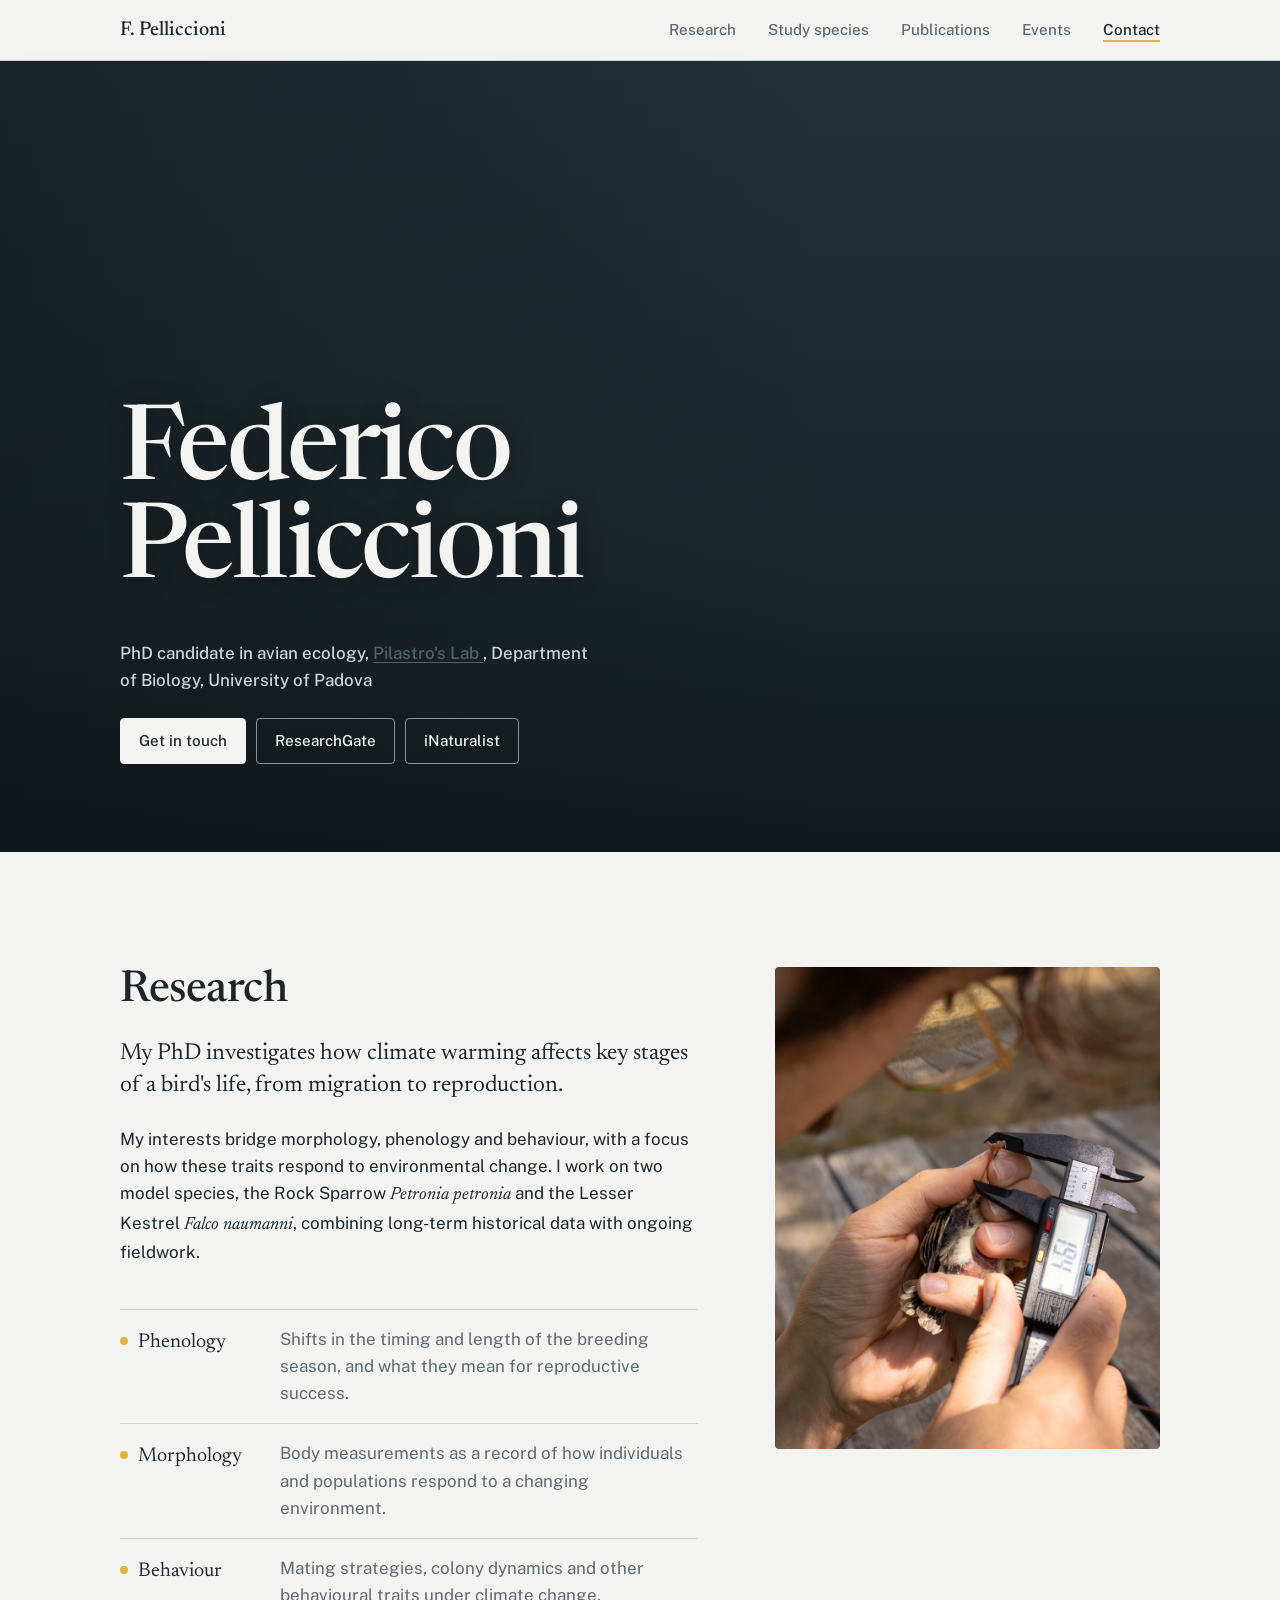
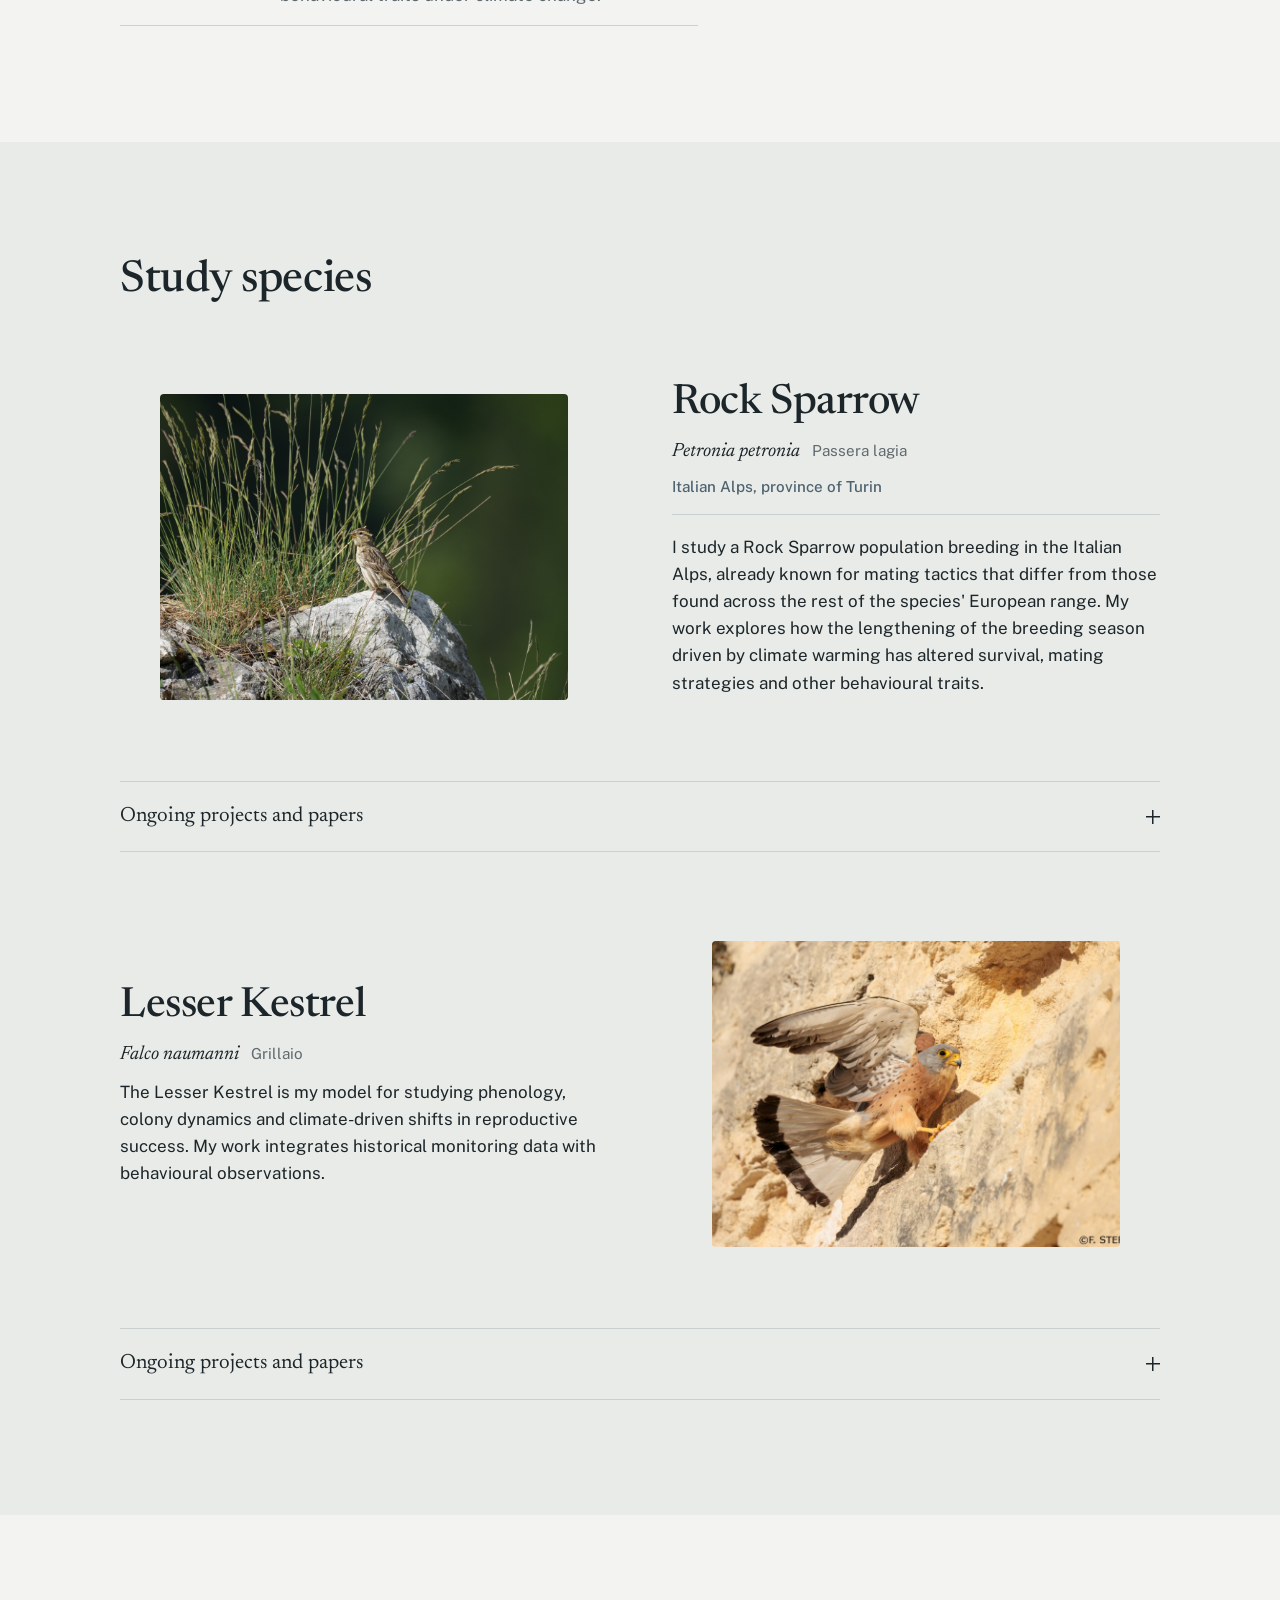
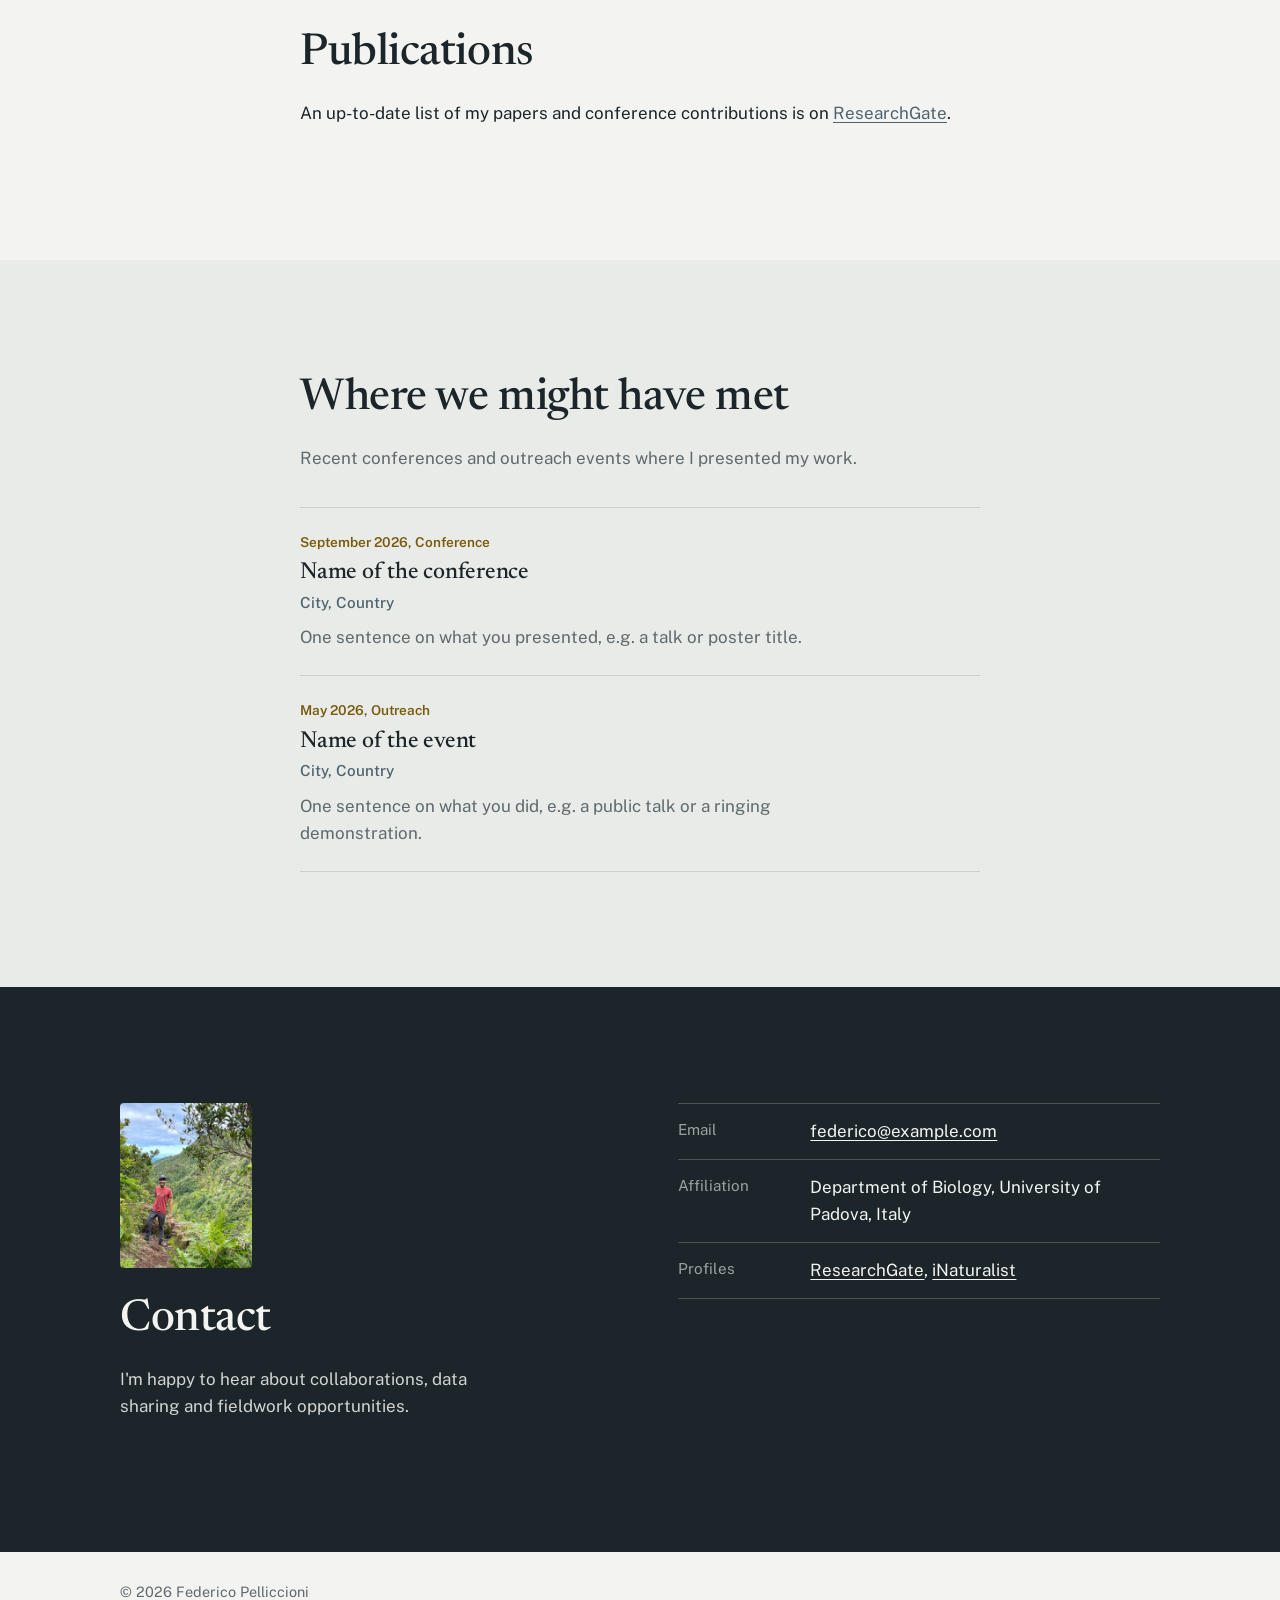
==== index.html @ a18cb6b5 "Update index.html" ====
<!DOCTYPE html>
<html lang="en">
<head>
  <meta charset="UTF-8">
  <meta name="viewport" content="width=device-width, initial-scale=1.0">
  <title>Federico Pelliccioni · Avian ecology, University of Padova</title>

  <link rel="canonical" href="https://federicopelliccioni.github.io/">

  <!-- SEO -->
  <meta name="description" content="Federico Pelliccioni, PhD candidate at the University of Padova. Research on how climate warming affects bird phenology, morphology and behaviour in the Rock Sparrow and the Lesser Kestrel.">
  <meta name="author" content="Federico Pelliccioni">

  <!-- Social preview -->
  <meta property="og:type" content="website">
  <meta property="og:url" content="https://federicopelliccioni.github.io/">
  <meta property="og:title" content="Federico Pelliccioni">
  <meta property="og:description" content="PhD candidate in avian ecology at the University of Padova: climate warming, phenology, morphology and behaviour.">
  <meta property="og:image" content="https://federicopelliccioni.github.io/assets/me.jpg">
  <meta name="twitter:card" content="summary_large_image">

  <meta name="theme-color" content="#f3f4f1" media="(prefers-color-scheme: light)">
  <meta name="theme-color" content="#151c1f" media="(prefers-color-scheme: dark)">
  <link rel="icon" type="image/png" href="assets/favicon.png">

  <!-- Structured data: helps search engines identify you as a researcher -->
  <script type="application/ld+json">
  {
    "@context": "https://schema.org",
    "@type": "Person",
    "name": "Federico Pelliccioni",
    "jobTitle": "PhD Candidate",
    "affiliation": {
      "@type": "CollegeOrUniversity",
      "name": "University of Padova",
      "department": { "@type": "Organization", "name": "Department of Biology" }
    },
    "knowsAbout": ["Ornithology", "Avian ecology", "Climate change", "Phenology", "Morphology", "Animal behaviour"],
    "url": "https://federicopelliccioni.github.io/",
    "image": "https://federicopelliccioni.github.io/assets/me.jpg",
    "sameAs": [
      "https://www.researchgate.net/profile/Federico_Pelliccioni",
      "https://www.inaturalist.org/people/federico_pelliccioni"
    ]
  }
  </script>

  <!-- Fonts -->
  <link rel="preconnect" href="https://fonts.googleapis.com">
  <link rel="preconnect" href="https://fonts.gstatic.com" crossorigin>
  <link href="https://fonts.googleapis.com/css2?family=Newsreader:ital,opsz,wght@0,6..72,400;0,6..72,500;1,6..72,400;1,6..72,500&family=Public+Sans:wght@400;500;600&display=swap" rel="stylesheet">

  <link rel="stylesheet" href="assets/style.css">

  <!-- Redirect /index.html to / -->
  <script>
    // only online: when the file is opened locally (file://) the redirect would break the page
    if (location.protocol.startsWith("http") && location.pathname.endsWith("index.html")) location.replace("/");
  </script>
</head>

<body>

<a class="skip-link" href="#main">Skip to content</a>

<header class="site-header">
  <div class="wrap header-inner">
    <a class="wordmark" href="#top">F. Pelliccioni</a>
    <nav aria-label="Main">
      <ul class="nav-list">
        <li><a href="#research">Research</a></li>
        <li><a href="#species">Study species</a></li>
        <li><a href="#publications">Publications</a></li>
        <li><a href="#events">Events</a></li>
        <li><a href="#contact">Contact</a></li>
      </ul>
    </nav>
  </div>
</header>

<main id="main">

  <!-- HERO -->
  <section class="hero" id="top">

    <!-- Background video of a Rock Sparrow.
         Put the files in assets/ with these names (MP4 is enough; WebM is optional and lighter).
         hero-poster.jpg is a still frame shown while the video loads. -->
    <video class="hero-video" autoplay muted loop playsinline preload="auto"
           poster="assets/hero-poster.jpg" aria-hidden="true" tabindex="-1">
      <source src="assets/hero-rock-sparrow.webm" type="video/webm">
      <source src="assets/hero-rock-sparrow.mp4" type="video/mp4">
    </video>
    <div class="hero-shade" aria-hidden="true"></div>

    <div class="wrap hero-inner">
      <div class="hero-text">
        <h1>Federico Pelliccioni</h1>
        <p class="hero-role">
  PhD candidate in avian ecology,
  <a href="https://scholar.google.com/citations?user=tB5pGx4AAAAJ&hl=it&oi=ao"
     target="_blank"
     rel="noopener noreferrer">
    Pilastro's Lab
  </a>,
  Department of Biology, University of Padova
</p>
        <ul class="hero-links">
          <li><a class="btn btn-primary" href="#contact">Get in touch</a></li>
          <li><a class="btn" href="https://www.researchgate.net/profile/Federico_Pelliccioni" target="_blank" rel="noopener">ResearchGate</a></li>
          <li><a class="btn" href="https://www.inaturalist.org/people/federico_pelliccioni" target="_blank" rel="noopener">iNaturalist</a></li>
        </ul>
      </div>
    </div>

    <!-- Lets visitors stop the motion (accessibility) -->
    <button class="video-toggle" type="button" aria-pressed="false">Pause video</button>
    <!-- If the footage is not yours, credit it here, e.g.:
    <p class="hero-credit">Video: Name Surname</p> -->
  </section>

  <!-- RESEARCH -->
  <section class="section" id="research" aria-labelledby="research-title">
    <div class="wrap research-grid">
      <div class="research-text">
        <h2 id="research-title">Research</h2>
        <p class="lead">
          My PhD investigates how climate warming affects key stages of a bird's life,
          from migration to reproduction.
        </p>
        <p>
          My interests bridge morphology, phenology and behaviour, with a focus on how these
          traits respond to environmental change. I work on two model species, the Rock Sparrow
          <i class="taxon">Petronia petronia</i> and the Lesser Kestrel <i class="taxon">Falco naumanni</i>,
          combining long-term historical data with ongoing fieldwork.
        </p>

        <dl class="themes">
          <div>
            <dt>Phenology</dt>
            <dd>Shifts in the timing and length of the breeding season, and what they mean for reproductive success.</dd>
          </div>
          <div>
            <dt>Morphology</dt>
            <dd>Body measurements as a record of how individuals and populations respond to a changing environment.</dd>
          </div>
          <div>
            <dt>Behaviour</dt>
            <dd>Mating strategies, colony dynamics and other behavioural traits under climate change.</dd>
          </div>
        </dl>
      </div>

      <figure class="research-photo">
        <img src="assets/calibro.jpeg" alt="Taking morphometric measurements with a caliper during fieldwork" loading="lazy" width="600" height="750">
      </figure>
    </div>
  </section>

  <!-- STUDY SPECIES -->
  <section class="section section-tint" id="species" aria-labelledby="species-title">
    <div class="wrap">
      <h2 id="species-title">Study species</h2>

      <article class="species" id="rock-sparrow">
        <figure class="species-photo">
          <img src="assets/rock-sparrow.jpeg" alt="Rock Sparrow (Petronia petronia)" loading="lazy" width="800" height="600">
        </figure>
        <div class="species-text">
          <h3>Rock Sparrow</h3>
          <p class="binomial"><i class="taxon">Petronia petronia</i> <span class="vernacular">Passera lagia</span></p>
          <p class="site">Italian Alps, province of Turin</p>
          <p>
            I study a Rock Sparrow population breeding in the Italian Alps, already known for mating
            tactics that differ from those found across the rest of the species' European range.
            My work explores how the lengthening of the breeding season driven by climate warming
            has altered survival, mating strategies and other behavioural traits.
          </p>
        </div>

        <!-- DROPDOWN: ongoing projects and papers (Rock Sparrow)
             Each <article class="extra"> is one card: copy it to add more,
             delete it to remove one. Put the images in the assets/ folder. -->
        <details class="extras">
          <summary>Ongoing projects and papers</summary>
          <div class="extras-grid">

            <article class="extra">
              <img src="assets/rock-sparrow-extra-1.png" alt="Describe the image here" loading="lazy">
              <div class="extra-body">
                <p class="extra-status">In preparation</p>
                <h4>Identifying rare mating behaviours with machine learning</h4>
                <p>We're implementing an automated screening pipeline based on YOLO 26m to screen camera trap videos for rare mating behaviours. In collaboration with Giacomo Bovo Luisetto.</p>
                <!-- Optional link: <a href="https://doi.org/...">Read the paper</a> -->
              </div>
            </article>

            <article class="extra">
              <img src="assets/rock-sparrow-extra-2.jpg" alt="Describe the image here" loading="lazy">
              <div class="extra-body">
                <p class="extra-status">In preparation</p>
                <h4>Climate Warming effect on Sexual Selection</h4>
                <p>We're applying various sexual selection metrics on 23 years of reproductive data to quantify climate change impact on sexual selection.Recently presented at ISBE 2026.</p>
              </div>
            </article>

          </div>
        </details>
      </article>

      <article class="species species-reverse" id="lesser-kestrel">
        <figure class="species-photo">
          <img src="assets/grillaio-photo.jpg" alt="Lesser Kestrel (Falco naumanni)" loading="lazy" width="800" height="600">
        </figure>
        <div class="species-text">
          <h3>Lesser Kestrel</h3>
          <p class="binomial"><i class="taxon">Falco naumanni</i> <span class="vernacular">Grillaio</span></p>
          <!-- Optional: add the study area here, e.g. <p class="site">Region, Italy</p> -->
          <p>
            The Lesser Kestrel is my model for studying phenology, colony dynamics and
            climate-driven shifts in reproductive success. My work integrates historical
            monitoring data with behavioural observations.
          </p>
        </div>

        <!-- DROPDOWN: ongoing projects and papers (Lesser Kestrel) -->
        <details class="extras">
          <summary>Ongoing projects and papers</summary>
          <div class="extras-grid">

            <article class="extra">
              <img src="assets/kestrel-extra-1.jpg" alt="Describe the image here" loading="lazy">
              <div class="extra-body">
                <p class="extra-status">In progress</p>
                <h4>Keep it cool</h4>
                <p>Can thermal imaging be a useful tool in investigating nestlings' thermoregulation? Funded by the <a href="https://bou.org.uk/"
   target="_blank"
   rel="noopener noreferrer">
   BOU
</a> </p>
              </div>
            </article>

            <article class="extra">
              <img src="assets/kestrel-extra-2.jpg" alt="Describe the image here" loading="lazy">
              <div class="extra-body">
                <p class="extra-status">In preparation</p>
                <h4>Project or paper title</h4>
                <p>Two or three sentences on the question, the data and what you have found so far.</p>
              </div>
            </article>

          </div>
        </details>
      </article>
    </div>
  </section>

  <!-- PUBLICATIONS -->
  <section class="section" id="publications" aria-labelledby="pubs-title">
    <div class="wrap narrow">
      <h2 id="pubs-title">Publications</h2>
      <p>
        An up-to-date list of my papers and conference contributions is on
        <a href="https://www.researchgate.net/profile/Federico_Pelliccioni" target="_blank" rel="noopener">ResearchGate</a>.
      </p>

      <!--
        Add your papers here, newest first. Copy one <li> per paper:

      <ol class="pub-list" reversed>
        <li>
          <p class="pub-authors"><strong>Pelliccioni F.</strong>, Coauthor A., Coauthor B.</p>
          <p class="pub-title">Title of the paper.</p>
          <p class="pub-venue"><i>Journal Name</i> (2026) 12: 345–360.
            <a href="https://doi.org/10.xxxx/xxxxx">doi:10.xxxx/xxxxx</a></p>
        </li>
      </ol>
      -->
    </div>
  </section>

  <!-- EVENTS: latest conferences and outreach
       Newest first. Copy an <li class="event"> to add one, delete it to remove one.
       Use YYYY-MM-DD in datetime="" and any format you like for the visible date. -->
  <section class="section section-tint" id="events" aria-labelledby="events-title">
    <div class="wrap narrow">
      <h2 id="events-title">Where we might have met</h2>
      <p class="events-intro">Recent conferences and outreach events where I presented my work.</p>

      <ol class="event-list">

        <li class="event">
          <img src="assets/event-1.jpg" alt="Describe the photo here" loading="lazy" width="320" height="240">
          <div class="event-body">
            <p class="event-meta"><time datetime="2026-09-15">September 2026</time>, Conference</p>
            <h3>Name of the conference</h3>
            <p class="event-place">City, Country</p>
            <p>One sentence on what you presented, e.g. a talk or poster title.</p>
          </div>
        </li>

        <li class="event">
          <img src="assets/event-2.jpg" alt="Describe the photo here" loading="lazy" width="320" height="240">
          <div class="event-body">
            <p class="event-meta"><time datetime="2026-05-20">May 2026</time>, Outreach</p>
            <h3>Name of the event</h3>
            <p class="event-place">City, Country</p>
            <p>One sentence on what you did, e.g. a public talk or a ringing demonstration.</p>
          </div>
        </li>

      </ol>
    </div>
  </section>

  <!-- CONTACT -->
  <section class="section section-ink" id="contact" aria-labelledby="contact-title">
    <div class="wrap contact-grid">
      <div class="contact-intro">
        <img class="contact-photo" src="assets/me.jpg" alt="Portrait of Federico Pelliccioni" loading="lazy" width="560" height="700">
        <h2 id="contact-title">Contact</h2>
        <p>
          I'm happy to hear about collaborations, data sharing and fieldwork opportunities.
        </p>
      </div>
      <ul class="contact-list">
        <li>
          <span class="contact-label">Email</span>
          <!-- TODO: replace with your real address -->
          <a href="mailto:federico@example.com">federico@example.com</a>
        </li>
        <li>
          <span class="contact-label">Affiliation</span>
          <span>Department of Biology, University of Padova, Italy</span>
        </li>
        <li>
          <span class="contact-label">Profiles</span>
          <span>
            <a href="https://www.researchgate.net/profile/Federico_Pelliccioni" target="_blank" rel="noopener">ResearchGate</a>,
            <a href="https://www.inaturalist.org/people/federico_pelliccioni" target="_blank" rel="noopener">iNaturalist</a>
          </span>
        </li>
      </ul>
    </div>
  </section>

</main>

<footer class="site-footer">
  <div class="wrap">
    <p>© <span id="year">2026</span> Federico Pelliccioni</p>
  </div>
</footer>

<script>
  document.getElementById("year").textContent = new Date().getFullYear();

  // Background video: pause/play button, and no autoplay for people who prefer reduced motion
  (function () {
    var video = document.querySelector(".hero-video");
    var btn = document.querySelector(".video-toggle");
    if (!video || !btn) return;

    function setPaused(paused) {
      if (paused) video.pause(); else video.play().catch(function () {});
      btn.setAttribute("aria-pressed", paused ? "true" : "false");
      btn.textContent = paused ? "Play video" : "Pause video";
    }
    btn.addEventListener("click", function () { setPaused(!video.paused); });

    if (window.matchMedia("(prefers-reduced-motion: reduce)").matches) setPaused(true);

    // hide the button if no video file is available
    var sources = video.querySelectorAll("source");
    var failed = 0;
    function noVideo() { btn.hidden = true; video.classList.add("is-missing"); }
    window.addEventListener("load", function () { if (!video.currentSrc) noVideo(); });
    sources.forEach(function (s) {
      s.addEventListener("error", function () {
        if (++failed === sources.length) noVideo();
      });
    });
  })();

  // Hide extra images that are missing, so a card never shows a broken image icon
  document.querySelectorAll(".extra img, .event img").forEach(function (img) {
    function hide() { img.classList.add("is-missing"); }
    img.addEventListener("error", hide);
    if (img.complete && img.naturalWidth === 0) hide();
  });

  // Highlight the current section in the top menu while scrolling
  var links = document.querySelectorAll(".nav-list a");
  var sections = Array.prototype.map.call(links, function (a) {
    return document.querySelector(a.getAttribute("href"));
  });
  if ("IntersectionObserver" in window) {
    var observer = new IntersectionObserver(function (entries) {
      entries.forEach(function (entry) {
        if (!entry.isIntersecting) return;
        links.forEach(function (a) {
          a.toggleAttribute("aria-current", a.getAttribute("href") === "#" + entry.target.id);
        });
      });
    }, { rootMargin: "-45% 0px -50% 0px" });
    sections.forEach(function (s) { if (s) observer.observe(s); });
  }
</script>

</body>
</html>
---- assets/style.css ----
/* =========================================================
   Federico Pelliccioni — personal site
   Palette: alpine limestone + kestrel slate,
   with one accent taken from the Rock Sparrow's yellow throat spot.
   ========================================================= */

:root {
  --paper:   #f3f4f1;
  --paper-2: #e8ebe7;
  --ink:     #1c2529;
  --slate:   #4e6270;
  --muted:   #5f696e;
  --rule:    #cbd1d0;
  --spot:    #e2b23a;
  --spot-ink:#7a5a0c;

  --serif: "Newsreader", "Iowan Old Style", Georgia, serif;
  --sans:  "Public Sans", system-ui, -apple-system, "Segoe UI", sans-serif;

  --wrap: 1120px;
  --gutter: clamp(16px, 4vw, 40px);
  --radius: 4px;
}

@media (prefers-color-scheme: dark) {
  :root {
    --paper:   #151c1f;
    --paper-2: #1c2529;
    --ink:     #e6e9e7;
    --slate:   #9fb3c1;
    --muted:   #a3abaf;
    --rule:    #33403f;
    --spot-ink:#e2b23a;
  }
}

/* ---------- Base ---------- */

*, *::before, *::after { box-sizing: border-box; }

html { scroll-behavior: smooth; scroll-padding-top: 72px; }
@media (prefers-reduced-motion: reduce) { html { scroll-behavior: auto; } }

body {
  margin: 0;
  background: var(--paper);
  color: var(--ink);
  font-family: var(--sans);
  font-size: 1.0625rem;
  line-height: 1.6;
  -webkit-font-smoothing: antialiased;
  -moz-osx-font-smoothing: grayscale;
}

img { display: block; max-width: 100%; height: auto; }

h1, h2, h3 {
  font-family: var(--serif);
  font-weight: 500;
  line-height: 1.1;
  margin: 0 0 0.5em;
  letter-spacing: -0.01em;
}
h2 { font-size: clamp(2rem, 4vw, 2.75rem); }
h3 { font-size: 1.75rem; }

p { margin: 0 0 1em; }

a { color: var(--slate); text-underline-offset: 3px; text-decoration-thickness: 1px; }
a:hover { color: var(--ink); text-decoration-color: var(--spot); text-decoration-thickness: 2px; }

:focus-visible { outline: 2px solid var(--spot); outline-offset: 3px; border-radius: 2px; }

.taxon { font-family: var(--serif); font-style: italic; font-size: 1.05em; }

.wrap { max-width: var(--wrap); margin: 0 auto; padding: 0 var(--gutter); }
.narrow { max-width: 760px; }

.skip-link {
  position: absolute; left: -9999px; top: 8px;
  background: var(--ink); color: var(--paper); padding: 8px 14px; z-index: 100;
}
.skip-link:focus { left: 8px; }

/* ---------- Header ---------- */

/* Fixed bar: always visible at the top while scrolling */
.site-header {
  position: fixed; top: 0; left: 0; right: 0; z-index: 50;
  background: color-mix(in srgb, var(--paper) 90%, transparent);
  backdrop-filter: blur(8px);
  border-bottom: 1px solid var(--rule);
}
.header-inner {
  display: flex; align-items: center; justify-content: space-between;
  gap: 16px; height: 60px;
}
.wordmark {
  font-family: var(--serif); font-size: 1.25rem; font-weight: 500;
  color: var(--ink); text-decoration: none; white-space: nowrap;
}
.nav-list { display: flex; gap: clamp(12px, 3vw, 32px); list-style: none; margin: 0; padding: 0; }
.nav-list a { color: var(--muted); text-decoration: none; font-size: 0.95rem; font-weight: 500; }
.nav-list a:hover { color: var(--ink); }
.nav-list a[aria-current] { color: var(--ink); box-shadow: inset 0 -2px 0 var(--spot); padding-bottom: 4px; }

/* ---------- Hero: full-width background video ---------- */

main { padding-top: 60px; } /* room for the fixed header */

.hero {
  position: relative;
  isolation: isolate;
  min-height: min(88svh, 860px);
  display: flex;
  align-items: flex-end;
  padding: clamp(96px, 14vw, 160px) 0 clamp(48px, 7vw, 88px);
  background: #26333a; /* shown if the video is missing */
  color: #f3f4f1;
  overflow: hidden;
}

.hero-video {
  position: absolute; inset: 0; z-index: -2;
  width: 100%; height: 100%;
  object-fit: cover;
}
.hero-video.is-missing { display: none; }

/* darkens the lower-left corner so the text stays readable on any frame */
.hero-shade {
  position: absolute; inset: 0; z-index: -1;
  background:
    linear-gradient(to top, rgba(14, 20, 23, 0.82) 0%, rgba(14, 20, 23, 0.35) 45%, rgba(14, 20, 23, 0.10) 100%),
    linear-gradient(to right, rgba(14, 20, 23, 0.45) 0%, rgba(14, 20, 23, 0) 65%);
}

.hero-inner { width: 100%; }
.hero-text { max-width: 760px; }

.hero h1 {
  font-size: clamp(3rem, 8.5vw, 6.5rem);
  line-height: 0.95;
  letter-spacing: -0.025em;
  margin-bottom: 0.35em;
  text-shadow: 0 1px 24px rgba(0, 0, 0, 0.25);
}
.hero-role { color: #c9d6de; font-weight: 500; margin-bottom: 1.4em; max-width: 44ch; }
.hero-lede {
  font-family: var(--serif);
  font-size: clamp(1.3rem, 2.4vw, 1.7rem);
  line-height: 1.35;
  max-width: 32ch;
  margin-bottom: 1.6em;
}

.hero-links { display: flex; flex-wrap: wrap; gap: 10px; list-style: none; margin: 0; padding: 0; }

.btn {
  display: inline-block;
  padding: 10px 18px;
  border: 1px solid var(--rule);
  border-radius: var(--radius);
  color: var(--ink);
  text-decoration: none;
  font-weight: 500;
  font-size: 0.95rem;
  transition: border-color .15s, background-color .15s, color .15s;
}
.btn:hover { border-color: var(--ink); text-decoration: none; }

/* buttons on the video */
.hero .btn { color: #f3f4f1; border-color: rgba(243, 244, 241, 0.55); }
.hero .btn:hover { border-color: #f3f4f1; background: rgba(243, 244, 241, 0.12); color: #f3f4f1; }
.hero .btn-primary { background: #f3f4f1; border-color: #f3f4f1; color: #1c2529; }
.hero .btn-primary:hover { background: var(--spot); border-color: var(--spot); color: #1c2529; }

.video-toggle {
  position: absolute; right: var(--gutter); bottom: 20px;
  font: 500 0.85rem var(--sans);
  color: #f3f4f1;
  background: rgba(14, 20, 23, 0.45);
  border: 1px solid rgba(243, 244, 241, 0.35);
  border-radius: 999px;
  padding: 6px 14px;
  cursor: pointer;
}
.video-toggle:hover { background: rgba(14, 20, 23, 0.7); }

.hero-credit {
  position: absolute; left: var(--gutter); bottom: 20px; margin: 0;
  font-size: 0.8rem; color: rgba(243, 244, 241, 0.7);
}

/* ---------- Sections ---------- */

.section { padding: clamp(64px, 9vw, 120px) 0; }
.section-tint { background: var(--paper-2); }
.section-ink { background: var(--ink); color: var(--paper); }
.section-ink a { color: var(--paper); }
.section-ink a:hover { color: var(--spot); }

.lead {
  font-family: var(--serif);
  font-size: 1.45rem;
  line-height: 1.4;
  max-width: 34ch;
}

/* ---------- Research ---------- */

.research-grid {
  display: grid;
  grid-template-columns: 1.2fr 0.8fr;
  gap: clamp(32px, 6vw, 80px);
  align-items: start;
}
.research-text > p { max-width: 62ch; }

.themes {
  display: grid;
  gap: 0;
  margin: 2.5em 0 0;
  border-top: 1px solid var(--rule);
}
.themes > div {
  display: grid;
  grid-template-columns: 9rem 1fr;
  gap: 16px;
  padding: 16px 0;
  border-bottom: 1px solid var(--rule);
}
.themes dt {
  font-family: var(--serif);
  font-size: 1.25rem;
  position: relative;
  padding-left: 18px;
}
/* the yellow "throat spot" */
.themes dt::before {
  content: "";
  position: absolute; left: 0; top: 0.55em;
  width: 8px; height: 8px; border-radius: 50%;
  background: var(--spot);
}
.themes dd { margin: 0; color: var(--muted); }

.research-photo { margin: 0; position: sticky; top: 96px; }
.research-photo img { width: 100%; aspect-ratio: 4 / 5; object-fit: cover; border-radius: var(--radius); }

/* ---------- Study species ---------- */

.species {
  display: grid;
  grid-template-columns: 1fr 1fr;
  gap: clamp(28px, 5vw, 72px);
  align-items: center;
  margin-top: clamp(40px, 6vw, 72px);
}
.species-reverse {
  grid-template-areas:
    "text photo"
    "extras extras";
}

.species-reverse .species-text {
  grid-area: text;
}

.species-reverse .species-photo {
  grid-area: photo;
}

.species-reverse .extras {
  grid-area: extras;
}  grid-row: 1;
}
.species-photo { margin: 0; }
.species-photo img { width: 100%; aspect-ratio: 4 / 3; object-fit: cover; border-radius: var(--radius); }
.species-text h3 { font-size: clamp(2rem, 3.5vw, 2.6rem); margin-bottom: 0.2em; }
.species-text > p:last-child { max-width: 58ch; }
.binomial { font-size: 1.15rem; margin-bottom: 0.4em; }
.vernacular { color: var(--muted); font-size: 0.95rem; margin-left: 0.5em; }
.site {
  color: var(--slate);
  font-size: 0.95rem;
  font-weight: 500;
  padding-bottom: 1em;
  margin-bottom: 1.2em;
  border-bottom: 1px solid var(--rule);
}

/* ---------- Dropdown: ongoing projects and papers ---------- */

.extras {
  grid-column: 1 / -1;
  border-top: 1px solid var(--rule);
  border-bottom: 1px solid var(--rule);
}
.extras summary {
  list-style: none;
  cursor: pointer;
  display: flex; align-items: center; justify-content: space-between; gap: 16px;
  padding: 18px 0;
  font-family: var(--serif);
  font-size: 1.3rem;
}
.extras summary::-webkit-details-marker { display: none; }
.extras summary:hover { color: var(--slate); }
/* plus sign that turns into a minus when open */
.extras summary::after {
  content: "";
  flex: none;
  width: 14px; height: 14px;
  background:
    linear-gradient(currentColor, currentColor) center / 100% 1.5px no-repeat,
    linear-gradient(currentColor, currentColor) center / 1.5px 100% no-repeat;
  transition: transform .2s ease;
}
.extras[open] summary::after {
  background: linear-gradient(currentColor, currentColor) center / 100% 1.5px no-repeat;
}

/* smooth opening in browsers that support it; instant elsewhere */
@supports (interpolate-size: allow-keywords) {
  .extras { interpolate-size: allow-keywords; }
  .extras::details-content {
    height: 0; overflow: clip;
    transition: height .3s ease, content-visibility .3s allow-discrete;
  }
  .extras[open]::details-content { height: auto; }
}
@media (prefers-reduced-motion: reduce) {
  .extras::details-content { transition: none; }
}

.extras-grid {
  display: grid;
  grid-template-columns: repeat(auto-fill, minmax(260px, 1fr));
  gap: clamp(20px, 3vw, 32px);
  padding: 4px 0 32px;
}
.extra img {
  width: 100%;
  aspect-ratio: 3 / 2;
  object-fit: cover;
  border-radius: var(--radius);
  margin-bottom: 14px;
}
.extra img.is-missing { display: none; }
.extra-status {
  display: inline-block;
  font-size: 0.8rem;
  font-weight: 600;
  color: var(--spot-ink);
  margin-bottom: 6px;
}
.extra h4 {
  font-family: var(--serif);
  font-weight: 500;
  font-size: 1.25rem;
  line-height: 1.25;
  margin: 0 0 0.4em;
}
.extra p:not(.extra-status) { color: var(--muted); font-size: 0.97rem; margin-bottom: 0.6em; }

/* ---------- Publications ---------- */

.pub-list { padding-left: 1.2em; margin: 2em 0 0; }
.pub-list li { padding: 0 0 1.4em 0.4em; }
.pub-list p { margin: 0; }
.pub-title { font-family: var(--serif); font-size: 1.2rem; }
.pub-authors, .pub-venue { color: var(--muted); font-size: 0.95rem; }

/* ---------- Events: where we might have met ---------- */

.events-intro { color: var(--muted); margin-bottom: 2em; }

.event-list { list-style: none; margin: 0; padding: 0; border-top: 1px solid var(--rule); }
.event {
  display: grid;
  grid-template-columns: 168px 1fr;
  gap: clamp(18px, 3vw, 32px);
  align-items: start;
  padding: 24px 0;
  border-bottom: 1px solid var(--rule);
}
.event:has(img.is-missing) { grid-template-columns: 1fr; }
.event img {
  width: 100%;
  aspect-ratio: 4 / 3;
  object-fit: cover;
  border-radius: var(--radius);
}
.event img.is-missing { display: none; }
.event h3 { font-size: 1.45rem; line-height: 1.2; margin: 0 0 0.15em; }
.event-meta { font-size: 0.85rem; font-weight: 600; color: var(--spot-ink); margin-bottom: 6px; }
.event-place { color: var(--slate); font-size: 0.95rem; font-weight: 500; margin-bottom: 0.6em; }
.event-body p:last-child { color: var(--muted); margin-bottom: 0; max-width: 56ch; }

/* ---------- Contact ---------- */

.contact-grid {
  display: grid;
  grid-template-columns: 1fr 1fr;
  gap: clamp(32px, 6vw, 80px);
}
.contact-grid p { max-width: 36ch; opacity: 0.85; }
.contact-photo {
  width: 132px; aspect-ratio: 4 / 5; object-fit: cover;
  border-radius: var(--radius);
  margin-bottom: 28px;
}
.contact-list { list-style: none; margin: 0; padding: 0; }
.contact-list li {
  display: grid;
  grid-template-columns: 7.5rem 1fr;
  gap: 12px;
  padding: 14px 0;
  border-bottom: 1px solid color-mix(in srgb, var(--paper) 22%, transparent);
}
.contact-list li:first-child { border-top: 1px solid color-mix(in srgb, var(--paper) 22%, transparent); }
.contact-label { opacity: 0.6; font-size: 0.95rem; }

/* ---------- Footer ---------- */

.site-footer { padding: 28px 0; font-size: 0.9rem; color: var(--muted); }
.site-footer p { margin: 0; }

/* ---------- Responsive ---------- */

@media (max-width: 860px) {
  .research-grid, .species, .contact-grid { grid-template-columns: 1fr; }
  .hero { min-height: 78svh; padding-bottom: 72px; }
  .research-photo { position: static; max-width: 480px; }
  .species-reverse .species-photo { order: 0; }
}

@media (max-width: 680px) {
  /* keep the top bar on one line: hide "Publications" and "Events" on small screens */
  .nav-list li:nth-child(3), .nav-list li:nth-child(4) { display: none; }
}

@media (max-width: 560px) {
  .event { grid-template-columns: 112px 1fr; gap: 16px; }
  .event h3 { font-size: 1.25rem; }
  .wordmark { font-size: 1.1rem; }
  .nav-list { gap: 14px; }
  .nav-list a { font-size: 0.875rem; }
  .themes > div, .contact-list li { grid-template-columns: 1fr; gap: 2px; }
}
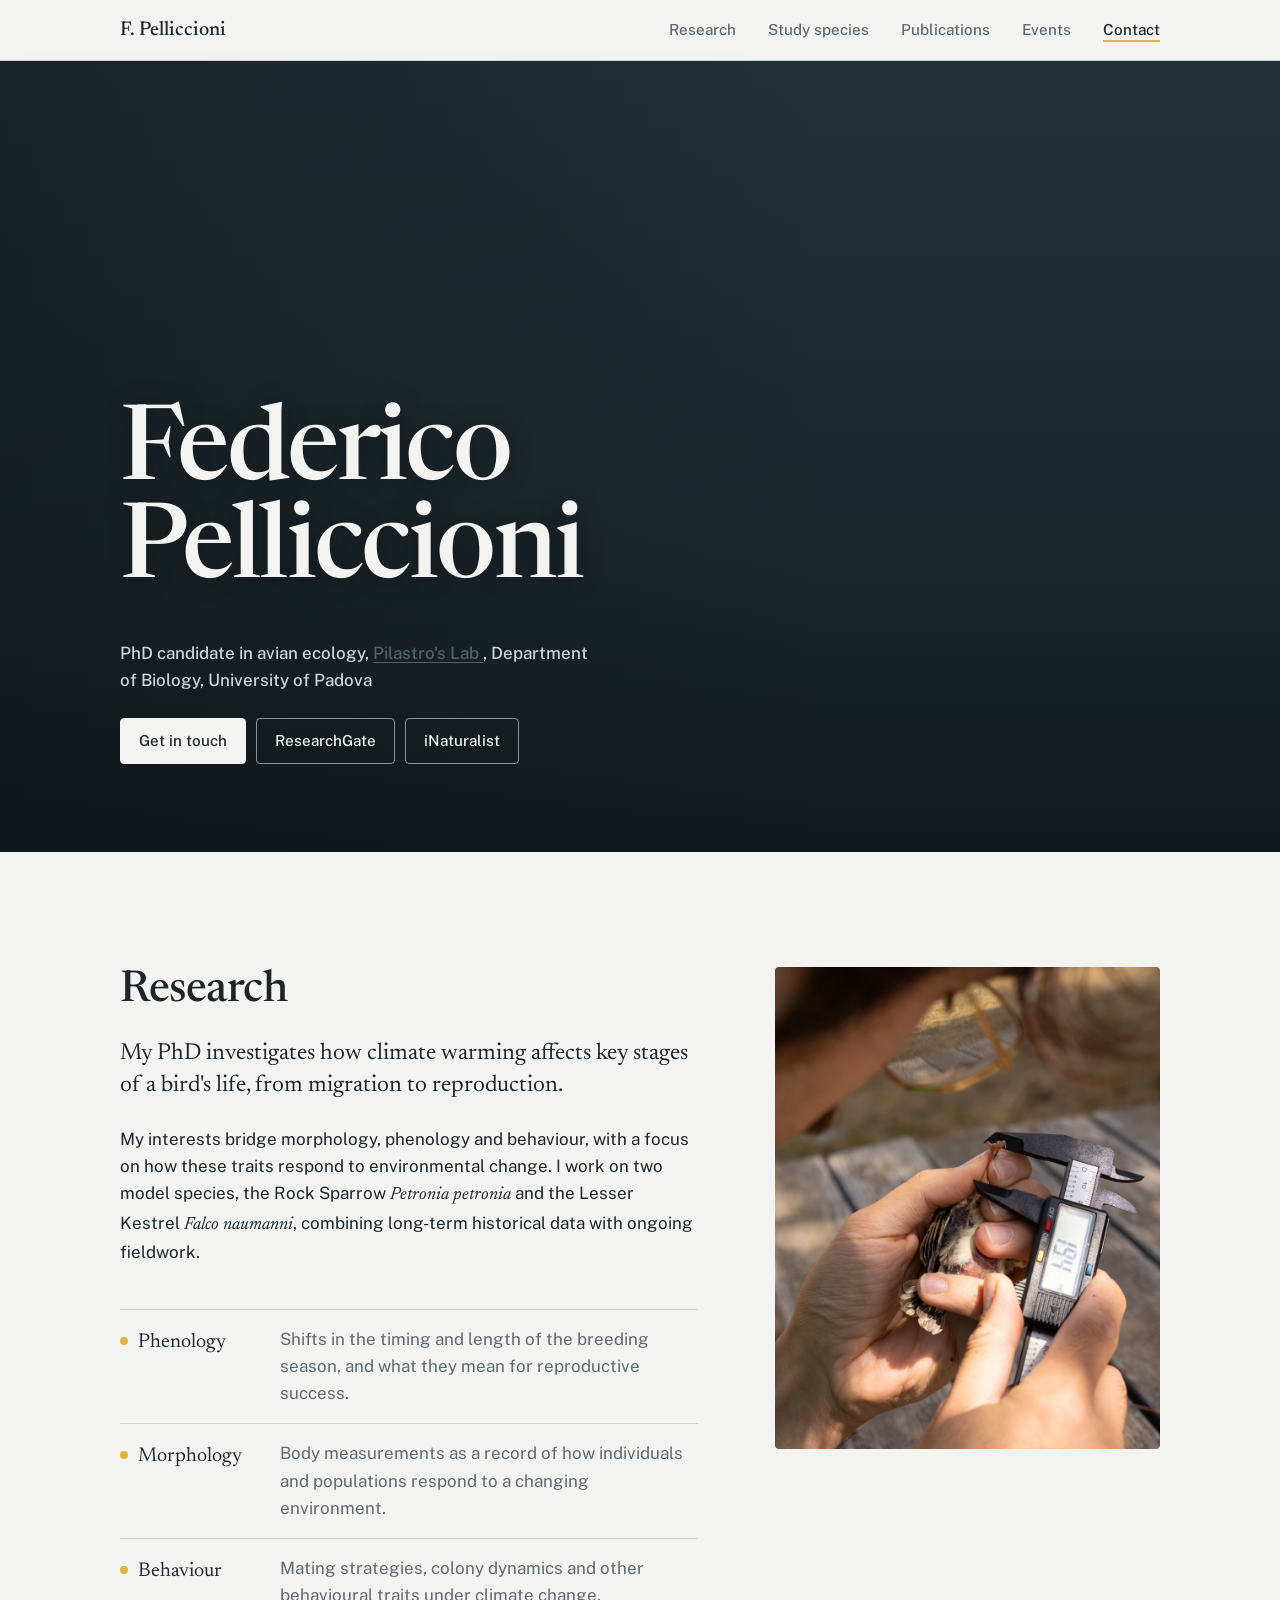
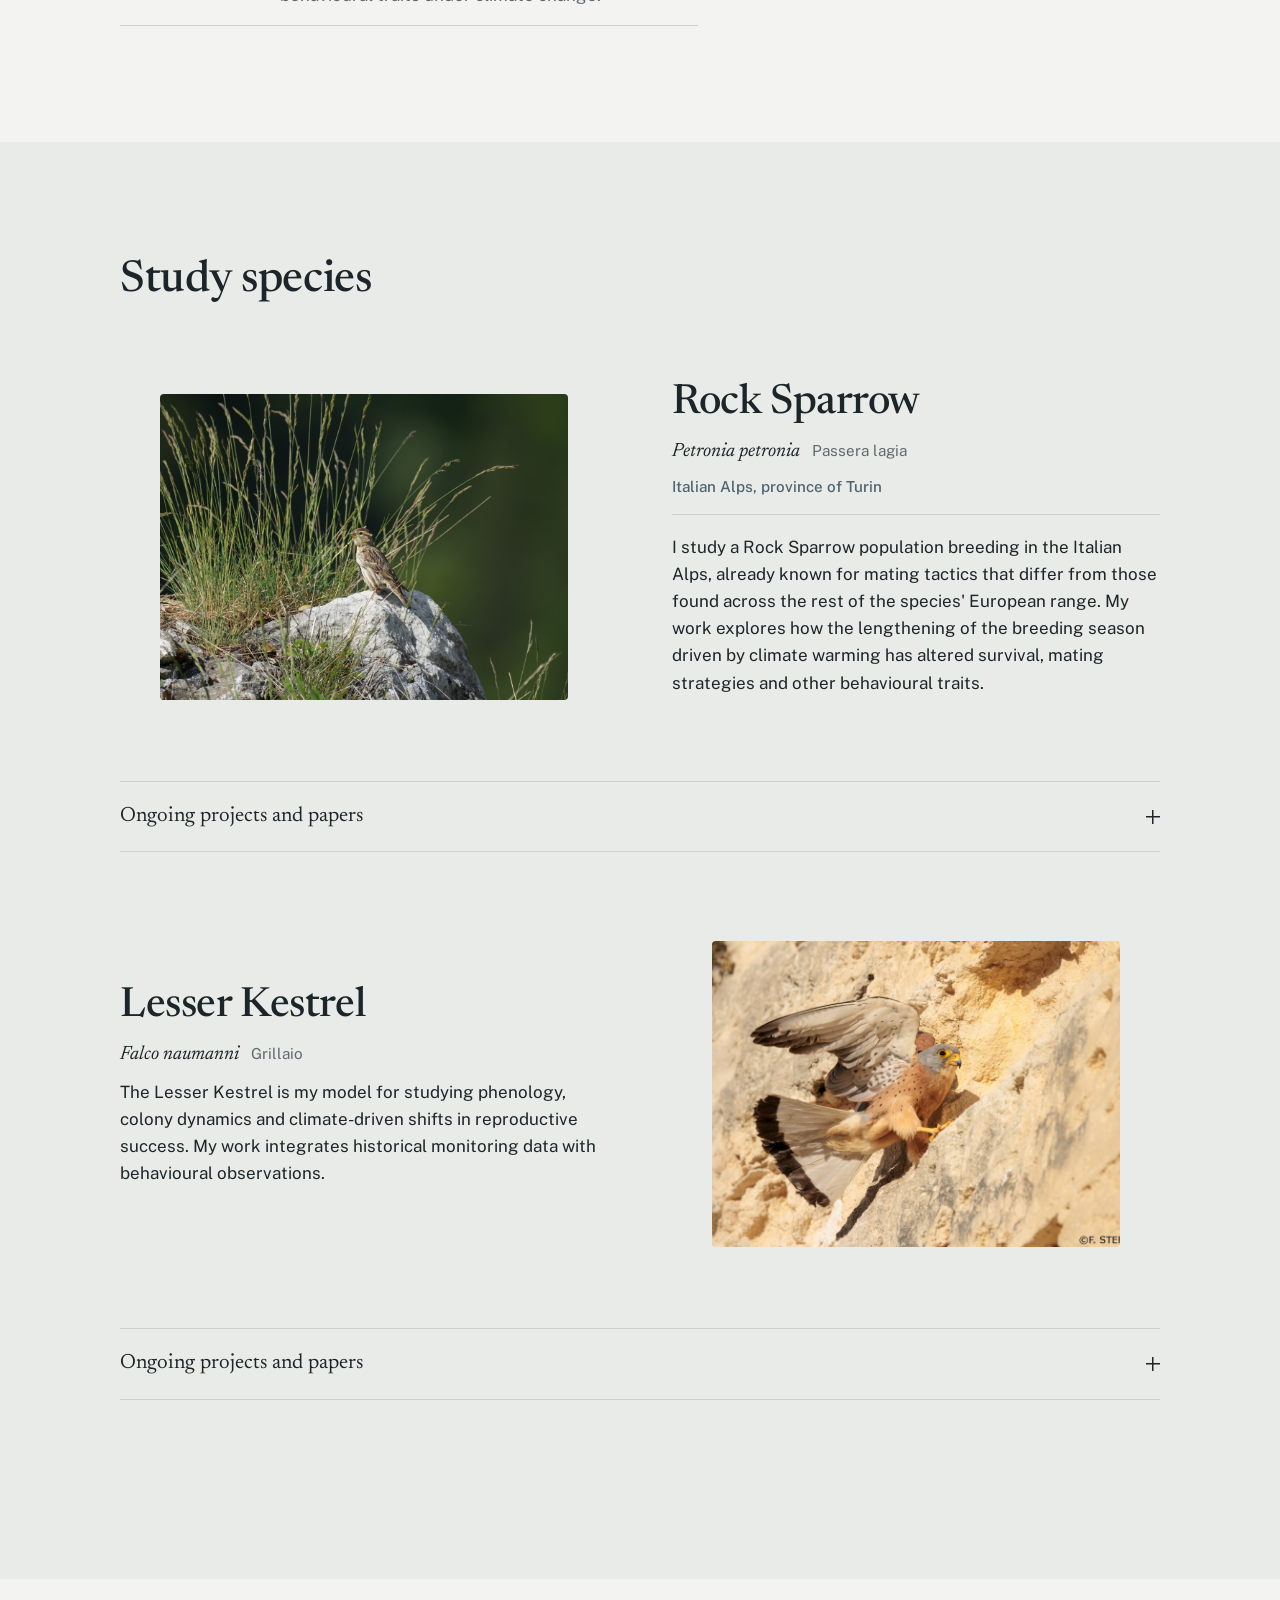
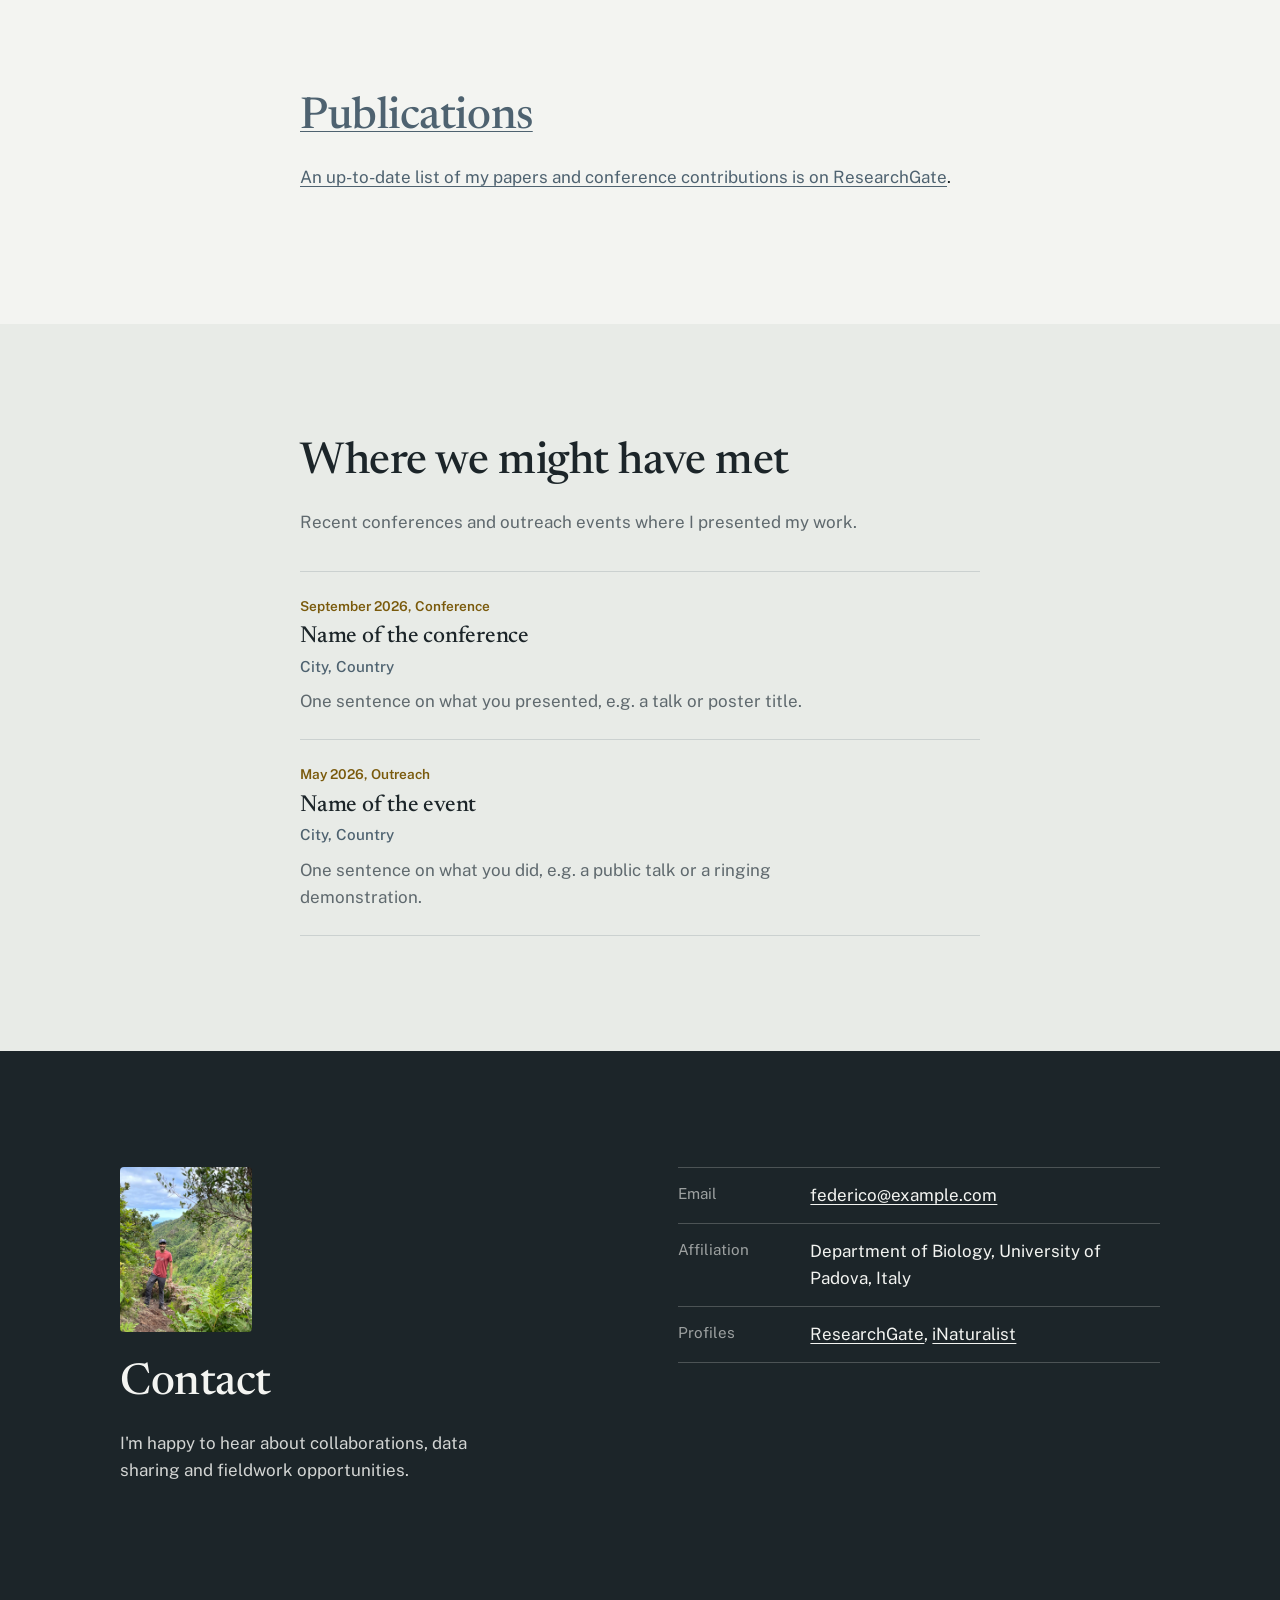
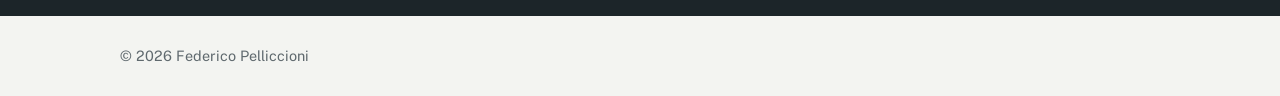
==== commit 1971c622: "Update index.html" ====
--- a/index.html
+++ b/index.html
@@ -245,8 +245,10 @@
               <img src="assets/kestrel-extra-2.jpg" alt="Describe the image here" loading="lazy">
               <div class="extra-body">
                 <p class="extra-status">In preparation</p>
-                <h4>Project or paper title</h4>
-                <p>Two or three sentences on the question, the data and what you have found so far.</p>
+                <h4>Temperature driven plasticity in parental care</h4>
+                <p>With the help of camera traps, we're able to investigate how temperature influences bout duration and provisioning rates. In collaboration with <a href="https://scholar.google.com/citations?user=VGxYtugAAAAJ&hl=it&oi=ao"
+   target="_blank"
+   rel="noopener noreferrer">Alejandro Corregidor-Castro, who presented the work at ISBE 2026. </p>
               </div>
             </article>
 
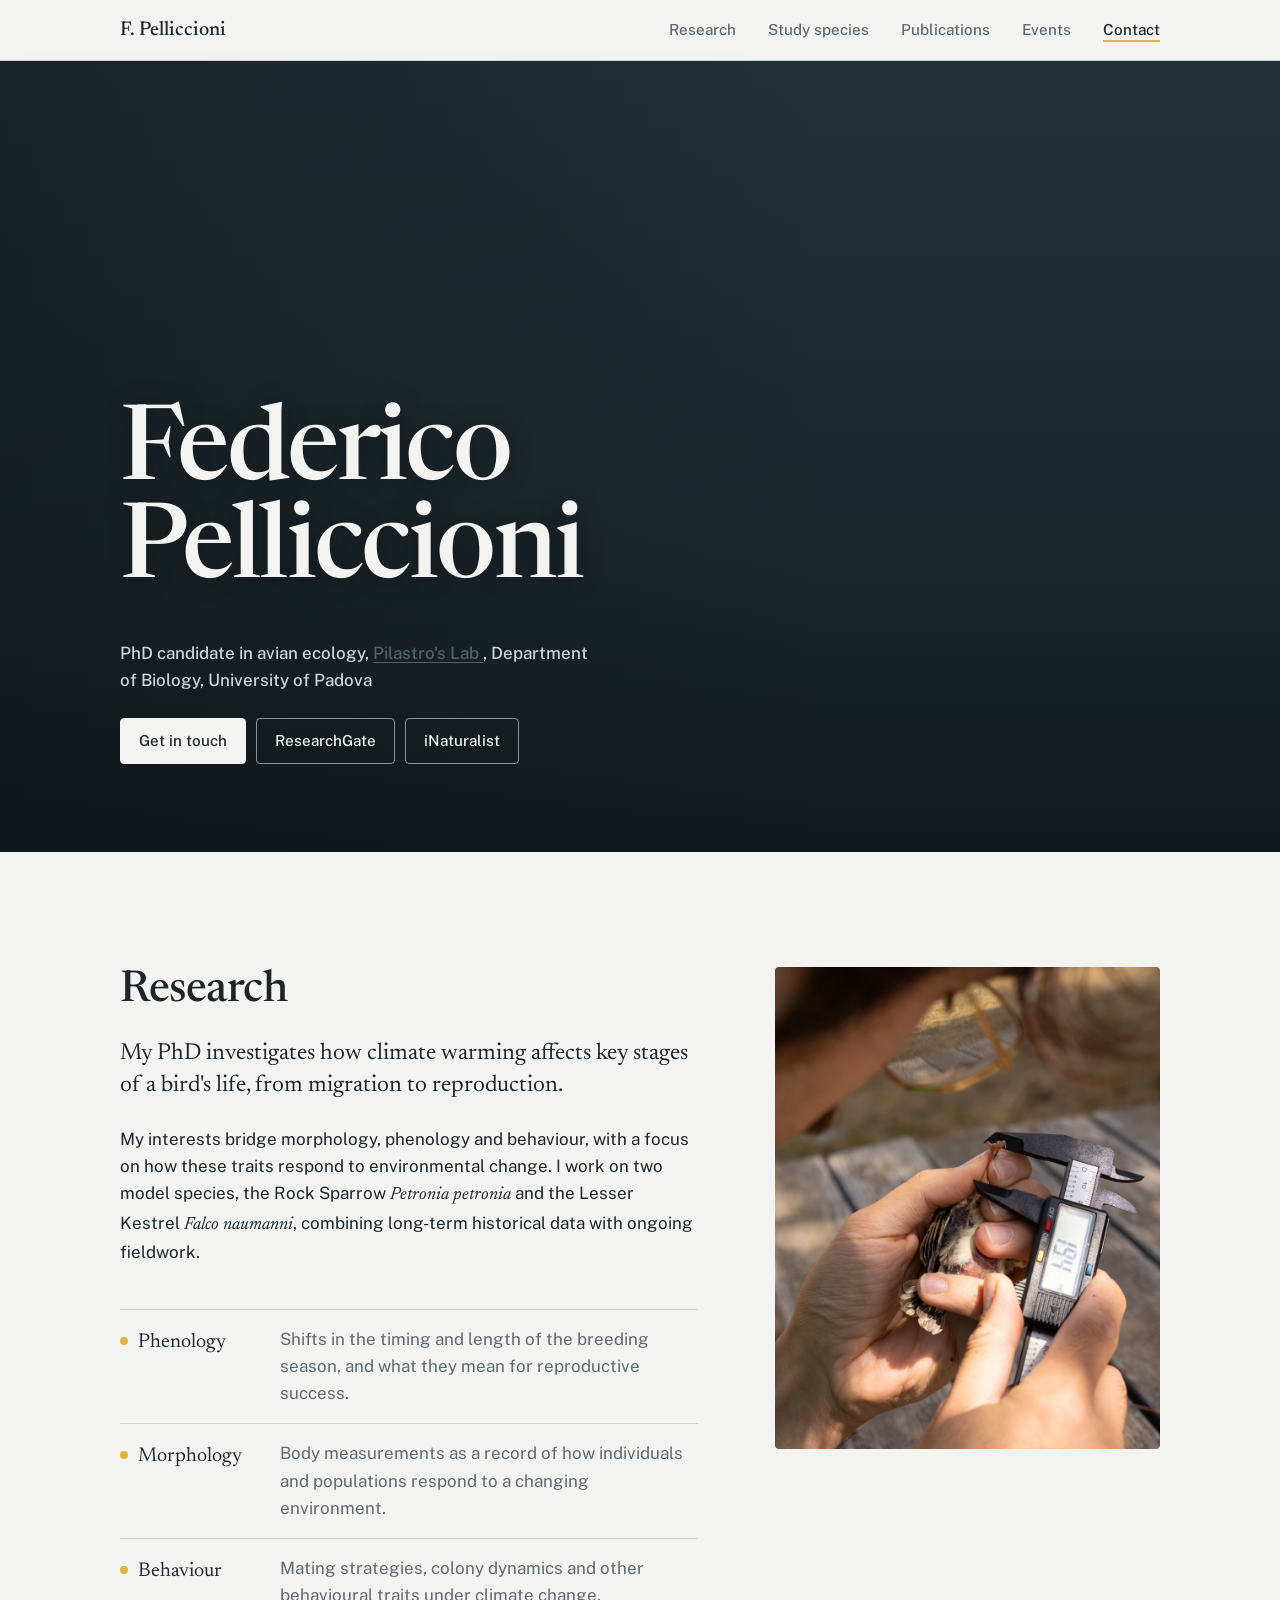
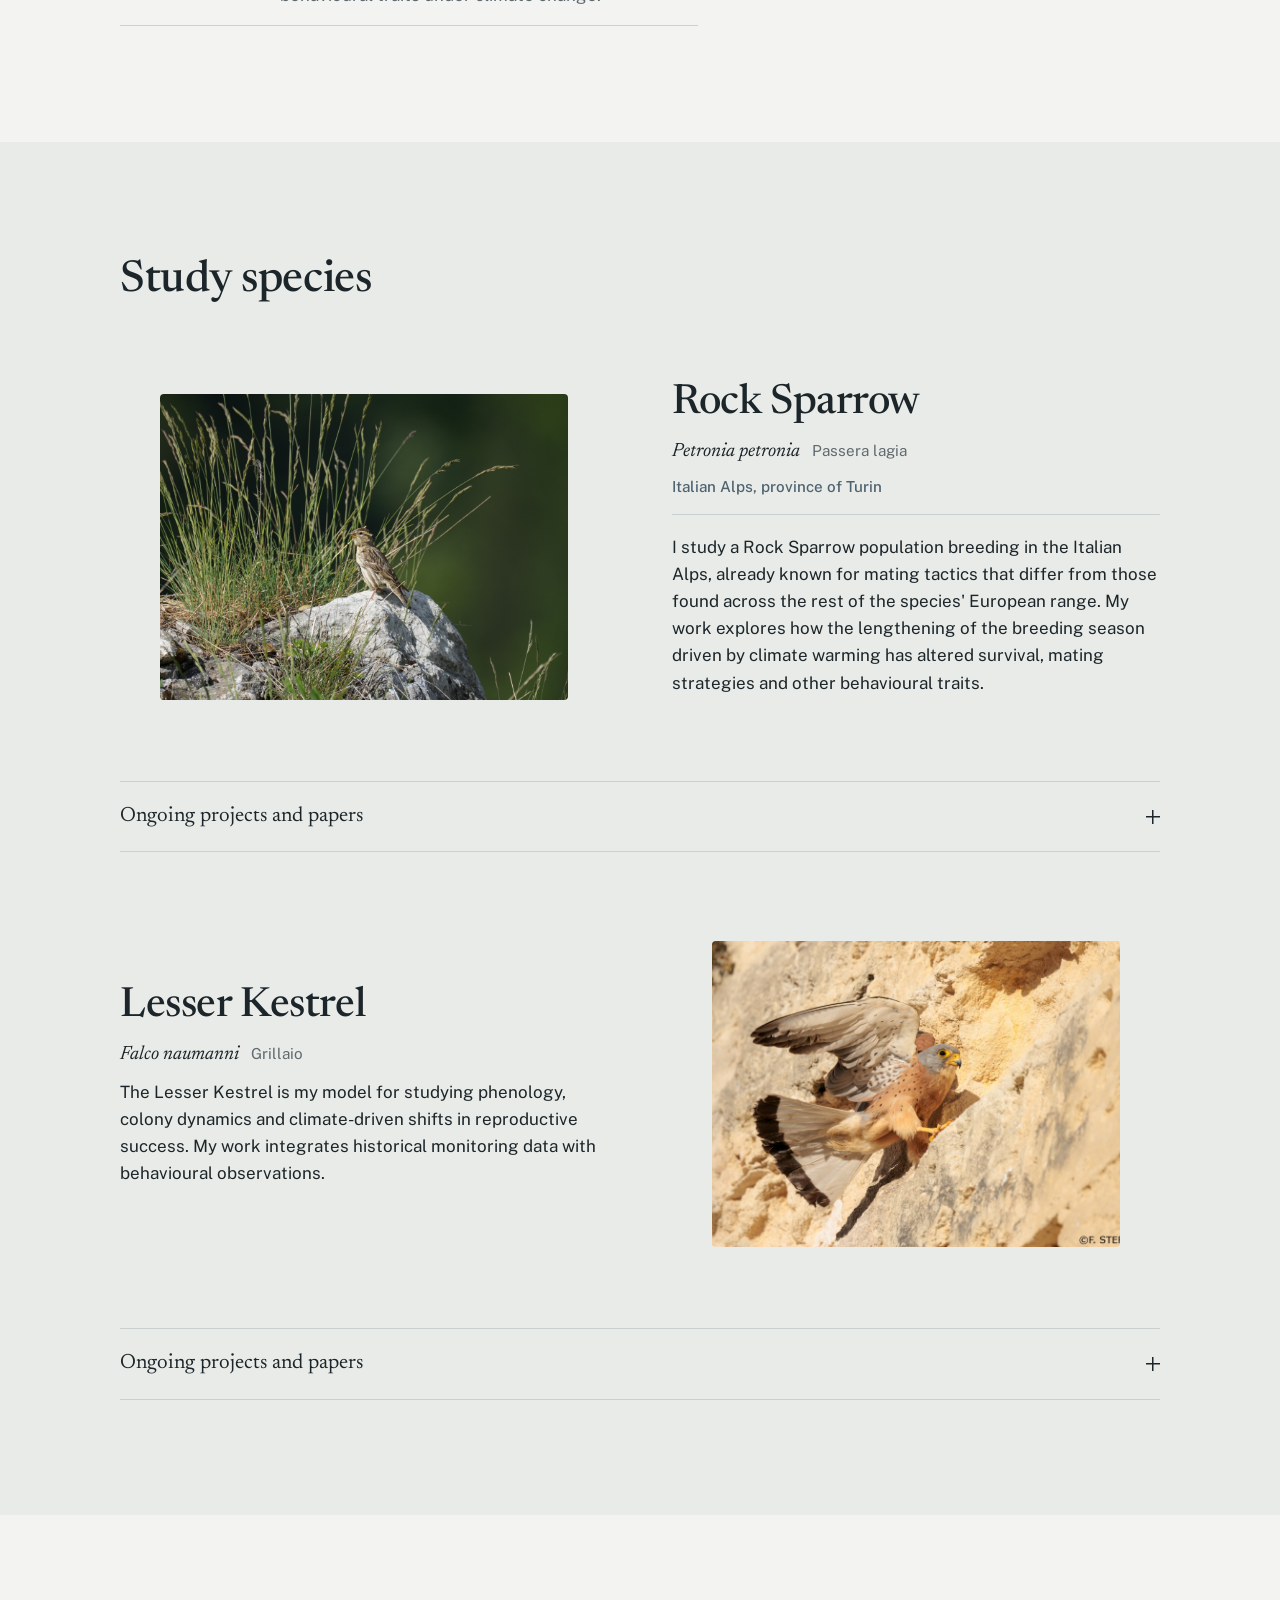
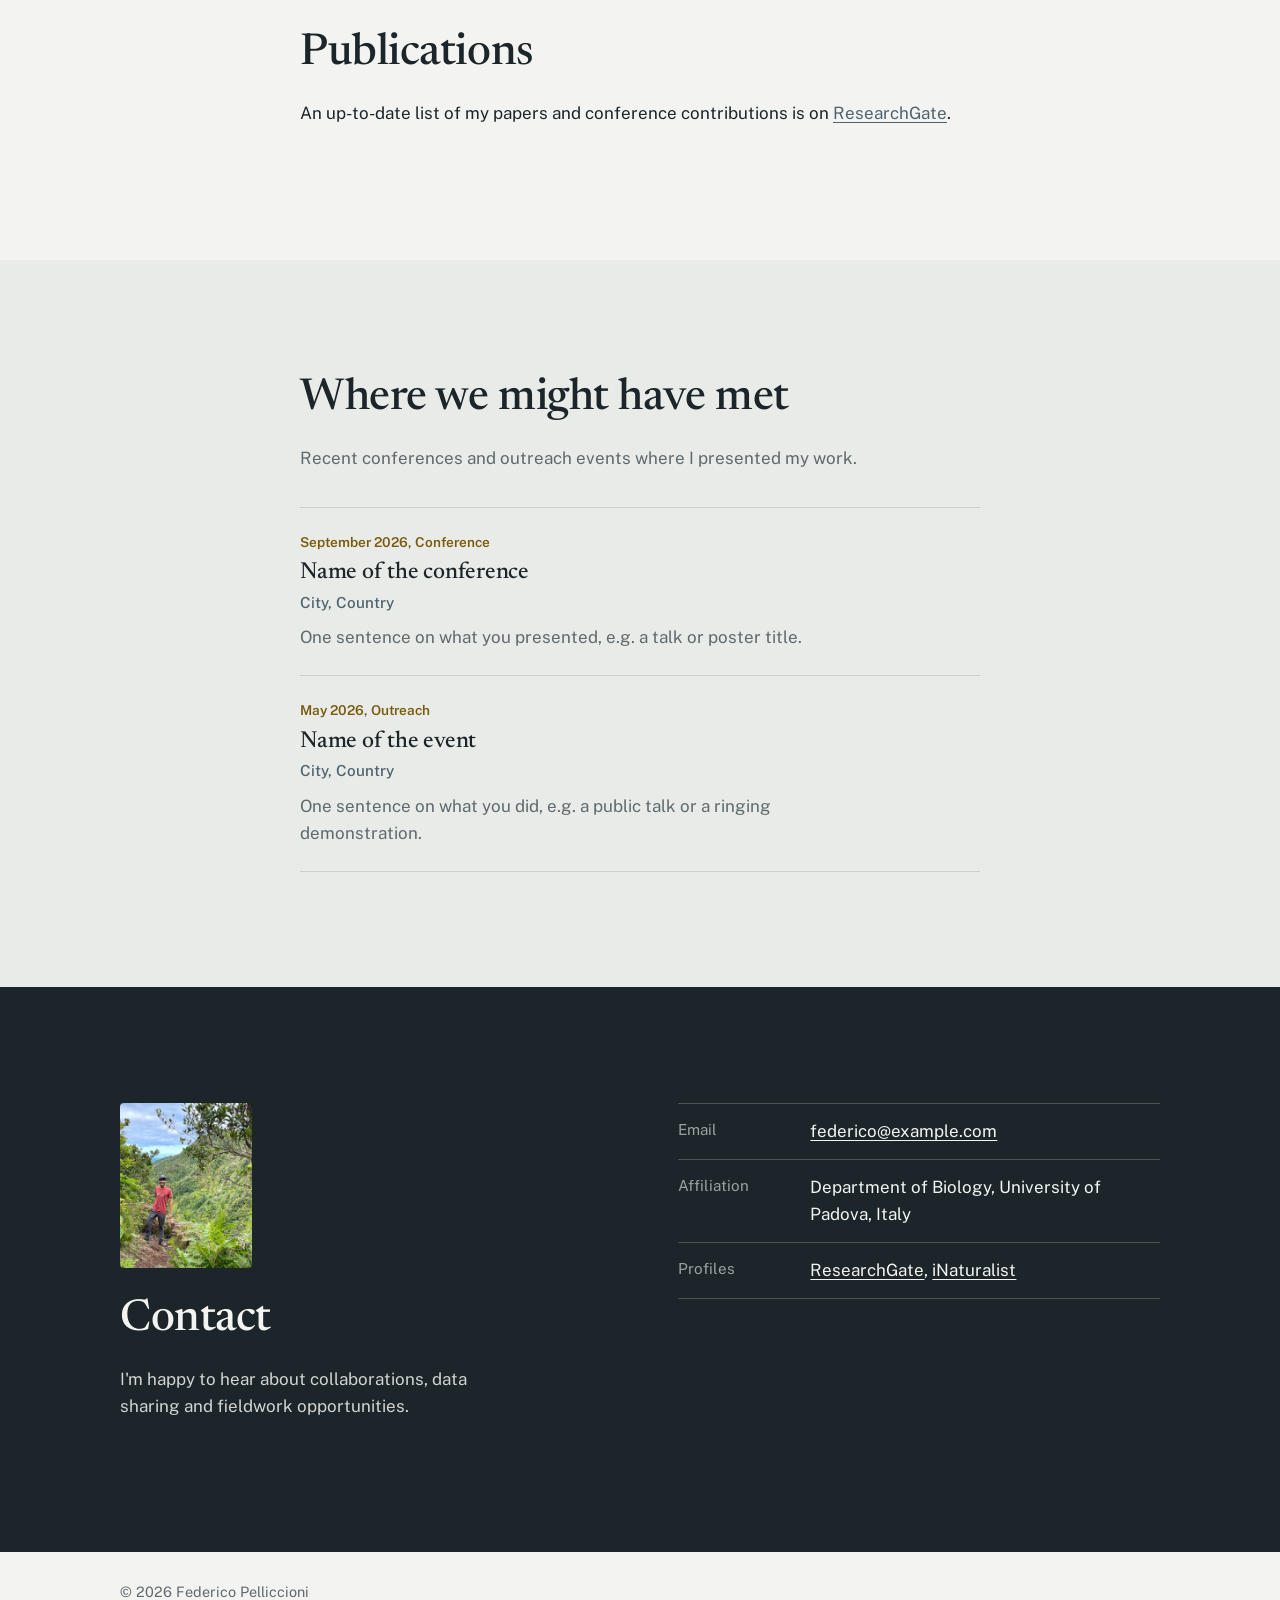
==== commit 00947845: "Update index.html" ====
--- a/index.html
+++ b/index.html
@@ -248,7 +248,7 @@
                 <h4>Temperature driven plasticity in parental care</h4>
                 <p>With the help of camera traps, we're able to investigate how temperature influences bout duration and provisioning rates. In collaboration with <a href="https://scholar.google.com/citations?user=VGxYtugAAAAJ&hl=it&oi=ao"
    target="_blank"
-   rel="noopener noreferrer">Alejandro Corregidor-Castro, who presented the work at ISBE 2026. </p>
+   rel="noopener noreferrer">Alejandro Corregidor-Castro </a>, who presented the work at ISBE 2026. 
               </div>
             </article>
 
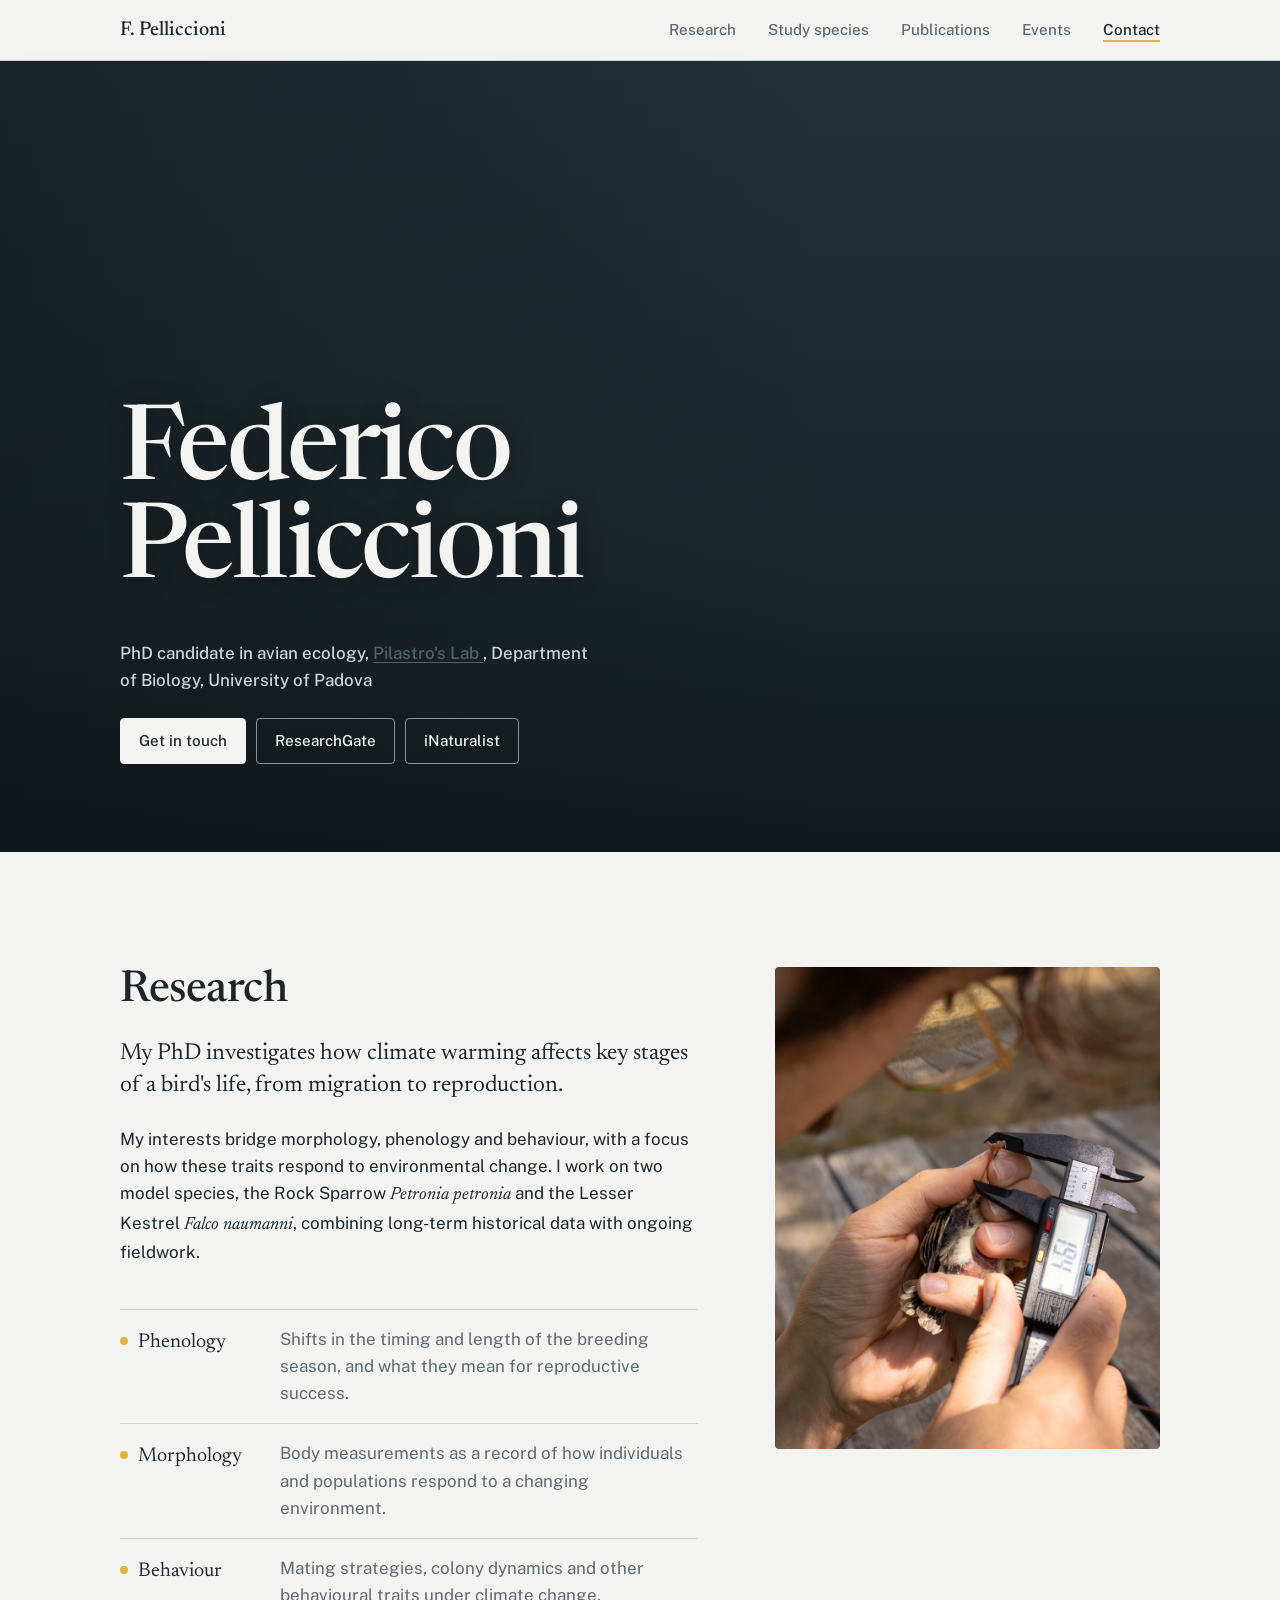
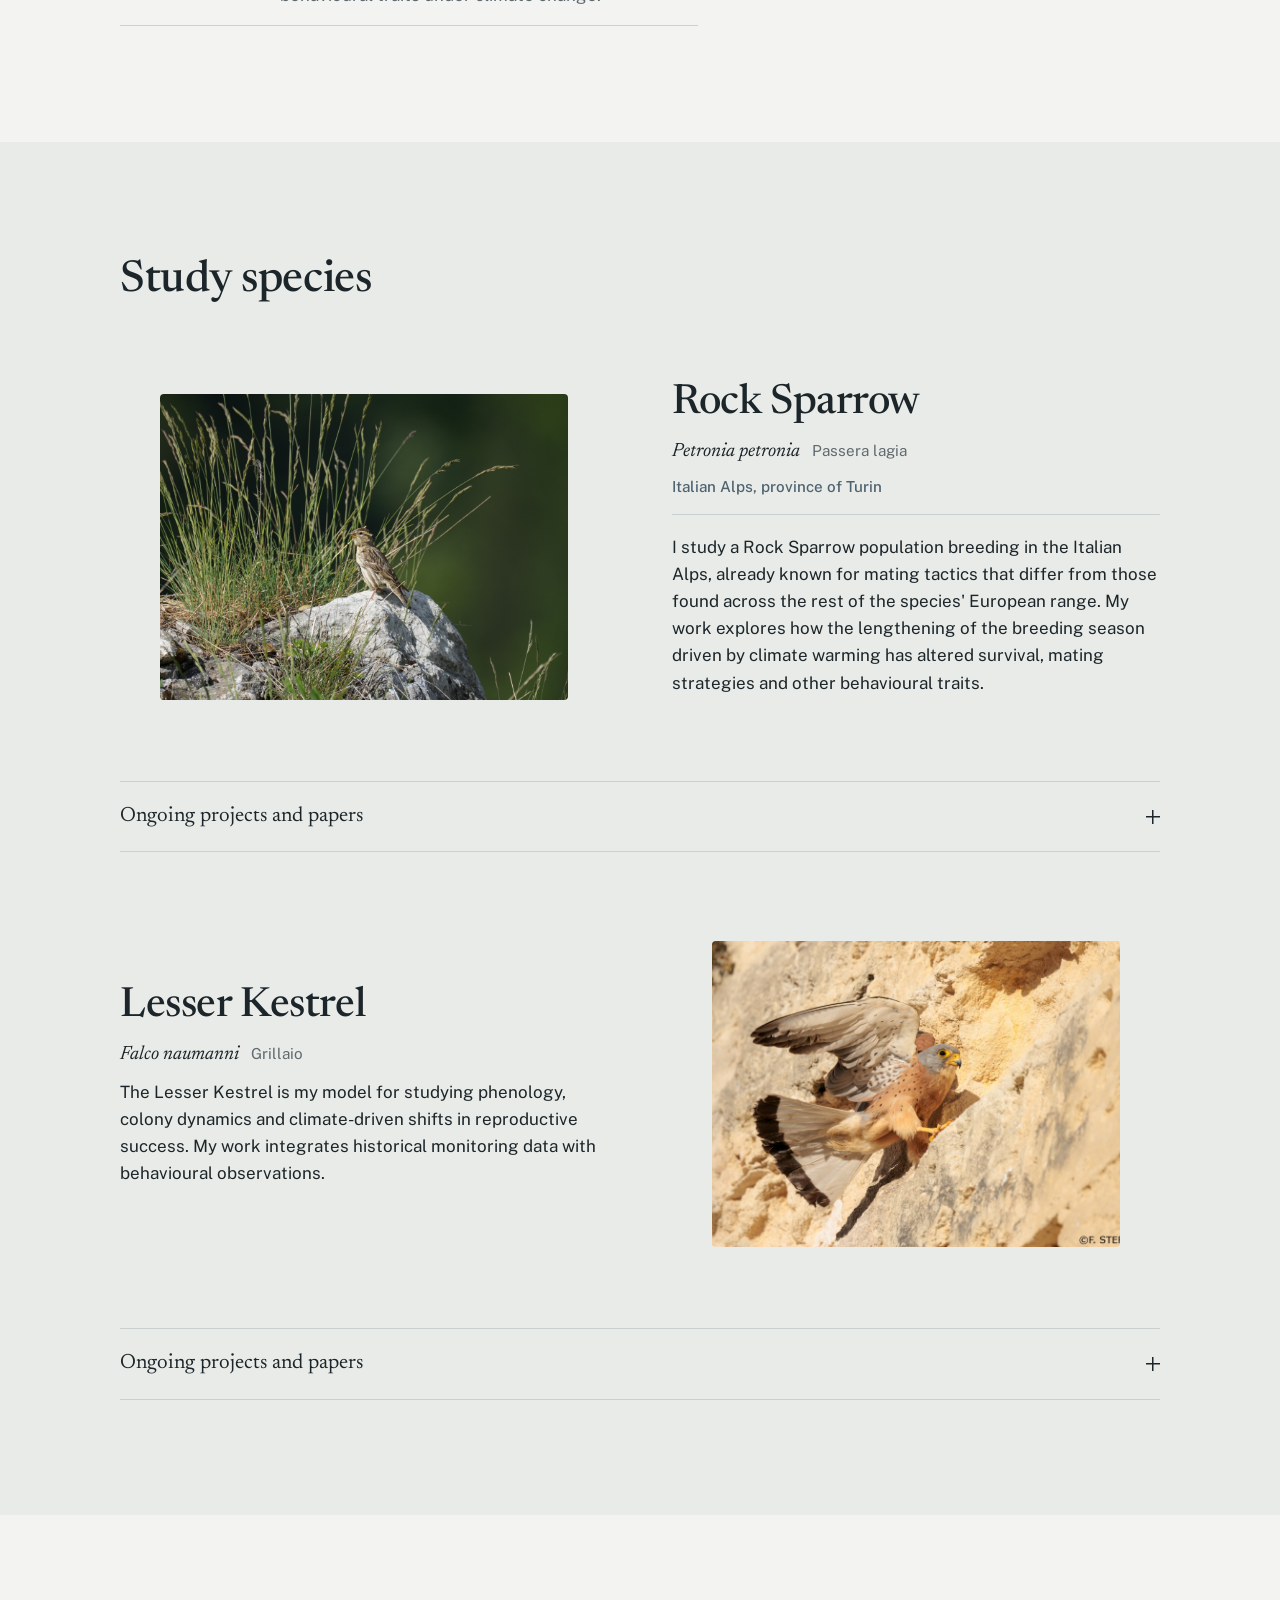
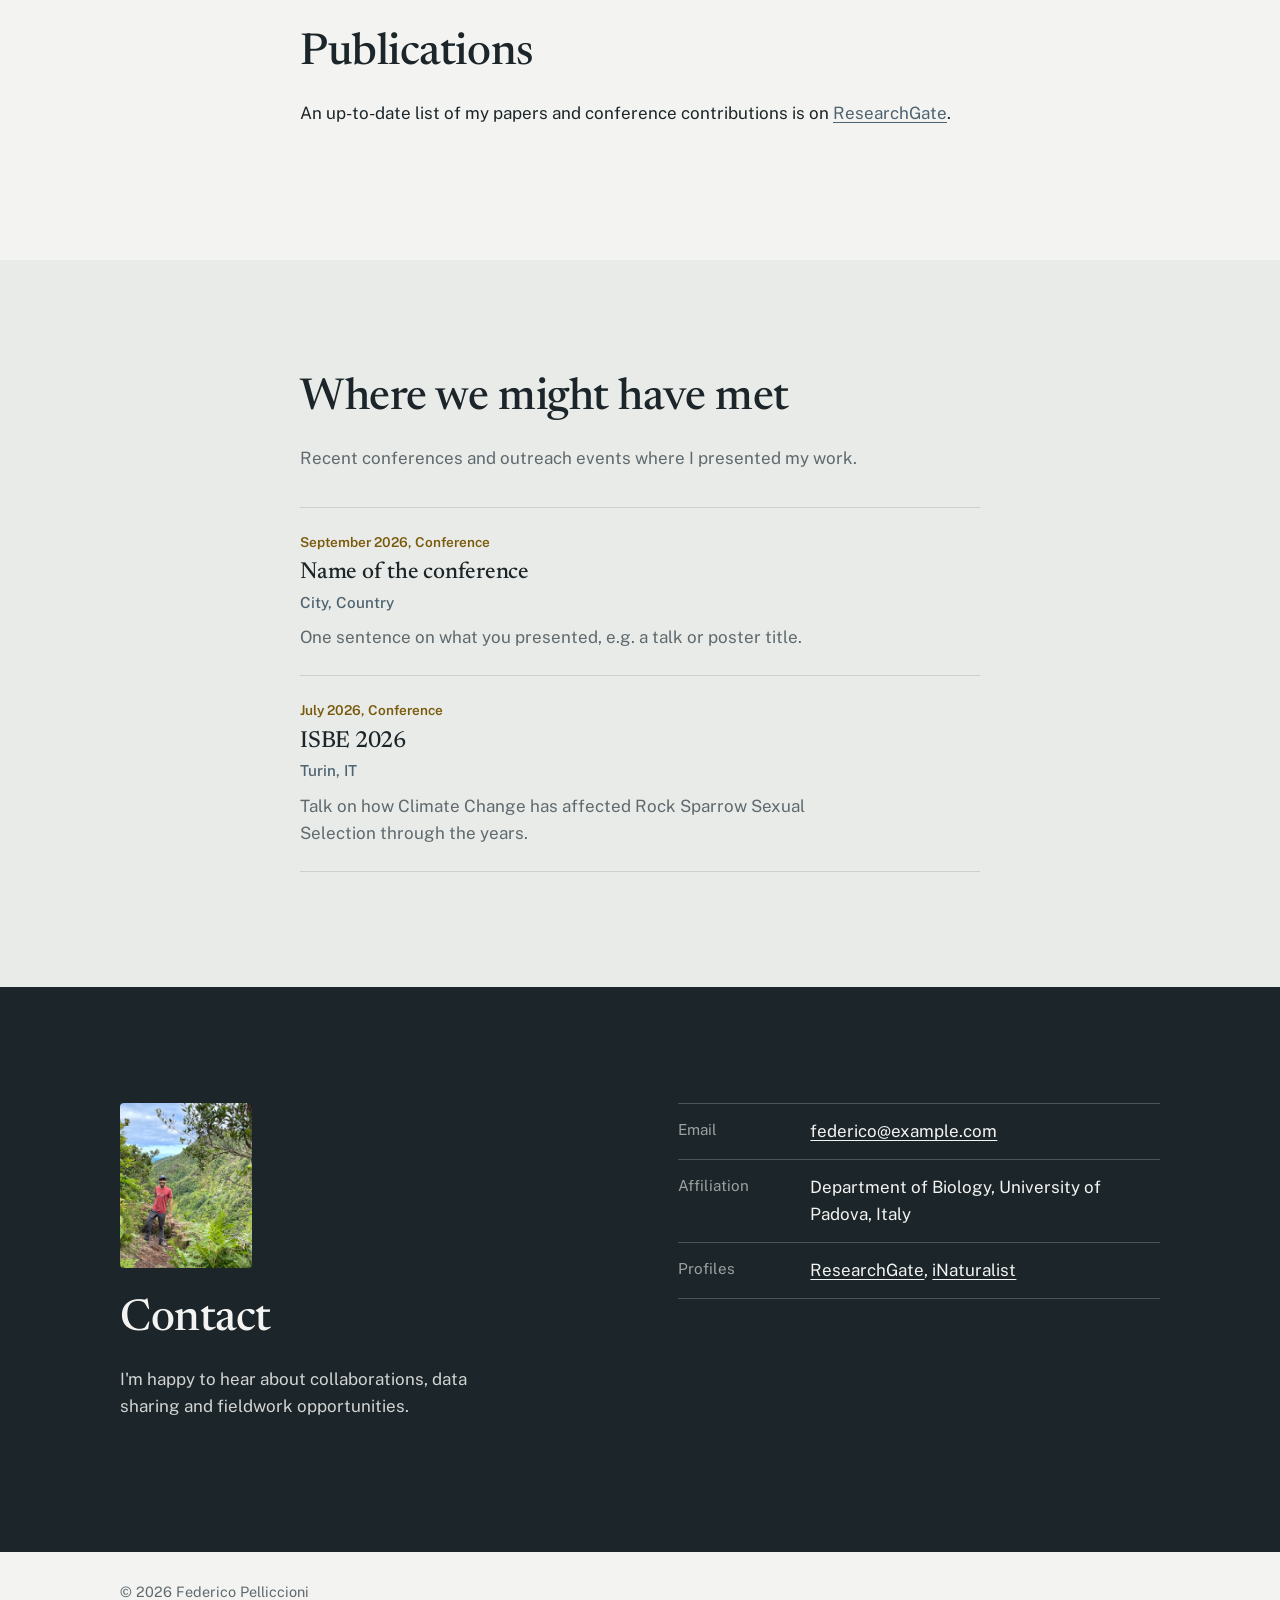
==== commit 9954f31f: "Update index.html" ====
--- a/index.html
+++ b/index.html
@@ -303,12 +303,12 @@
         </li>
 
         <li class="event">
-          <img src="assets/event-2.jpg" alt="Describe the photo here" loading="lazy" width="320" height="240">
+          <img src="assets/event-2.jpeg" alt="Describe the photo here" loading="lazy" width="320" height="240">
           <div class="event-body">
-            <p class="event-meta"><time datetime="2026-05-20">May 2026</time>, Outreach</p>
-            <h3>Name of the event</h3>
-            <p class="event-place">City, Country</p>
-            <p>One sentence on what you did, e.g. a public talk or a ringing demonstration.</p>
+            <p class="event-meta"><time datetime="2026-05-20">July 2026</time>, Conference</p>
+            <h3>ISBE 2026</h3>
+            <p class="event-place">Turin, IT</p>
+            <p>Talk on how Climate Change has affected Rock Sparrow Sexual Selection through the years.</p>
           </div>
         </li>
 
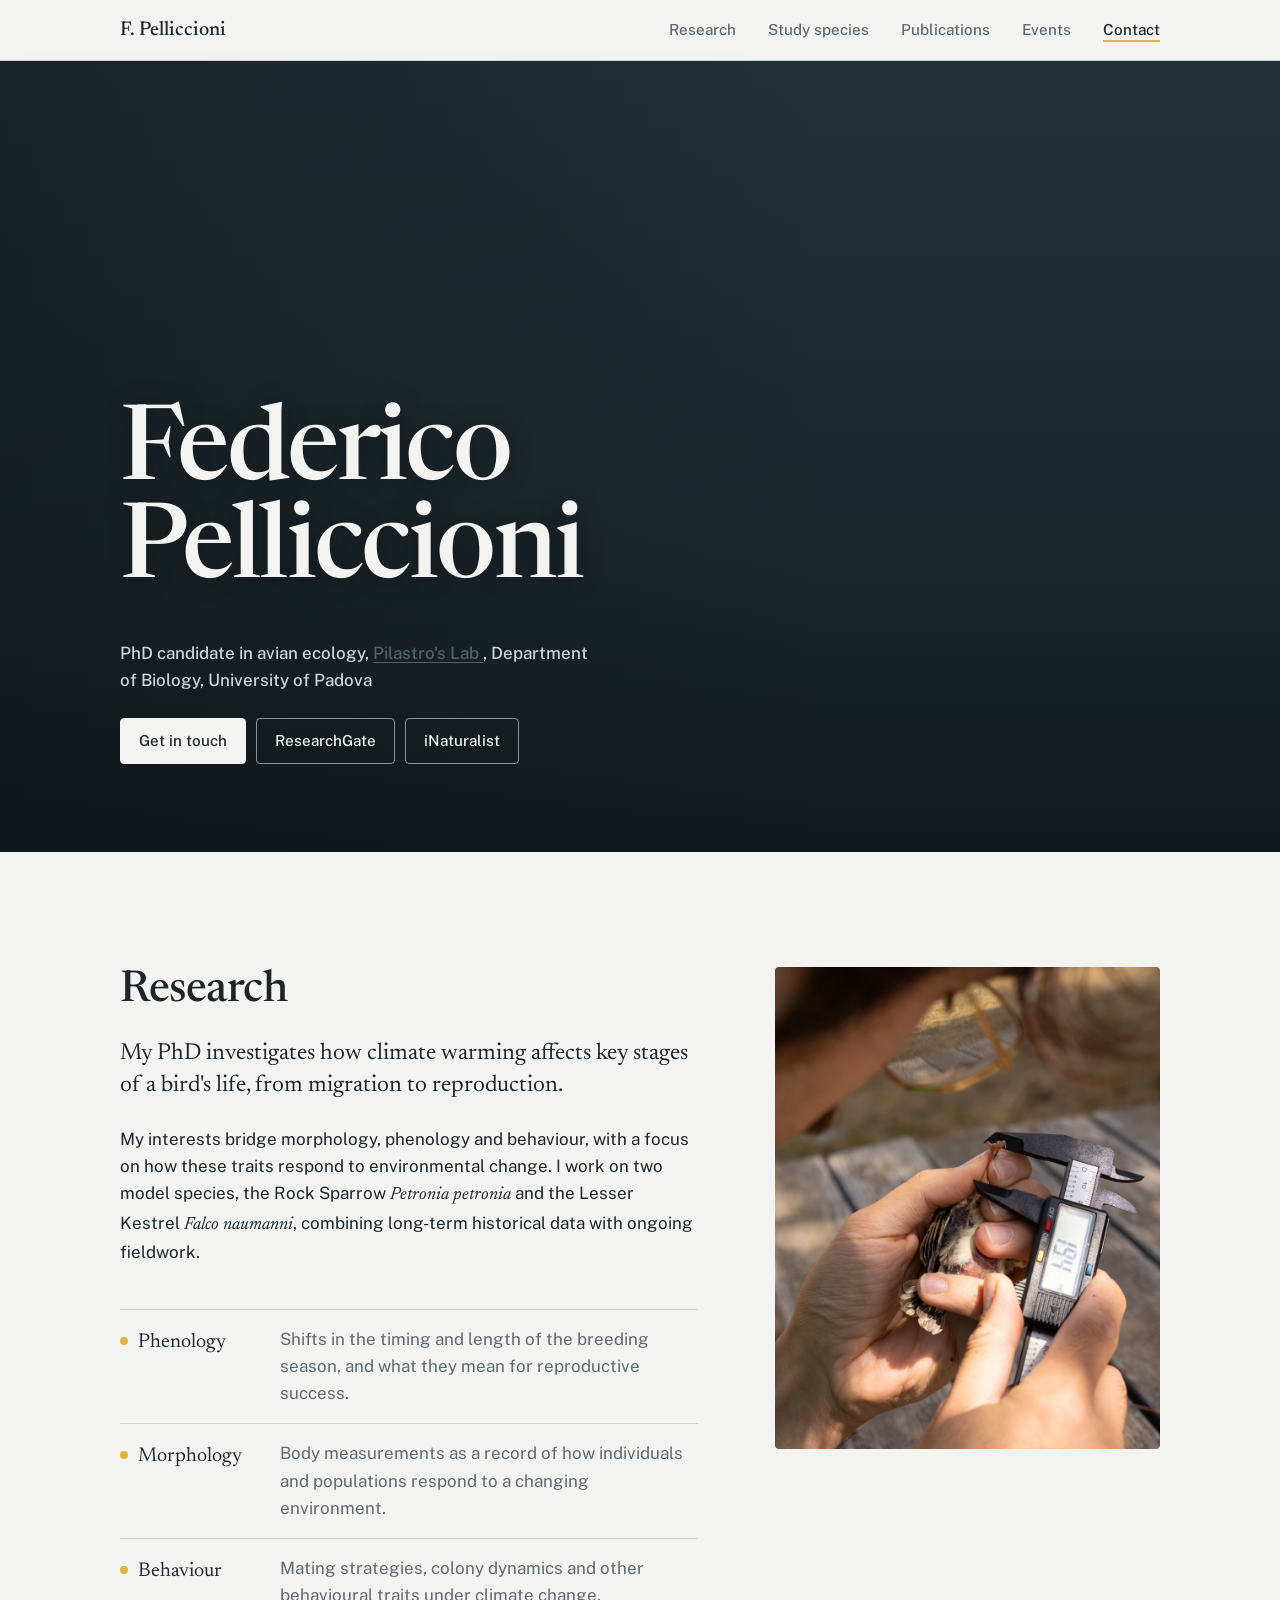
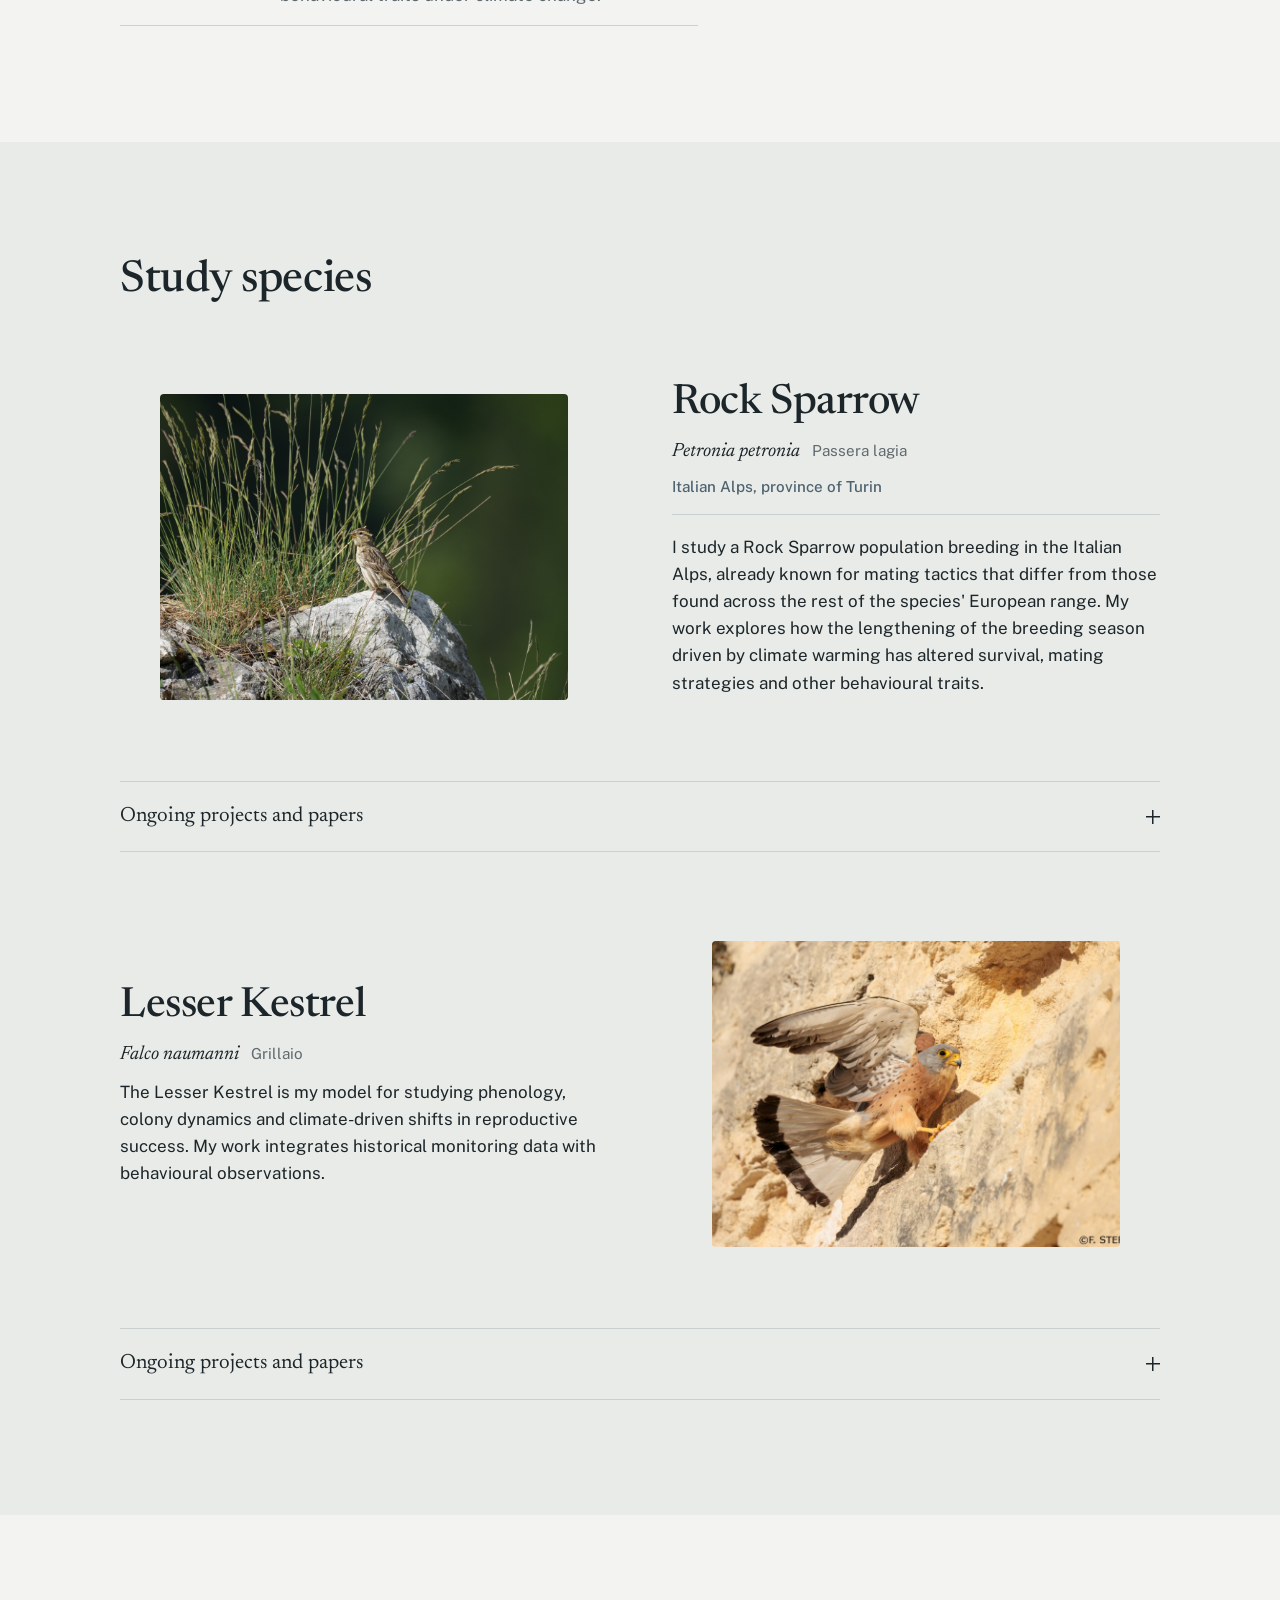
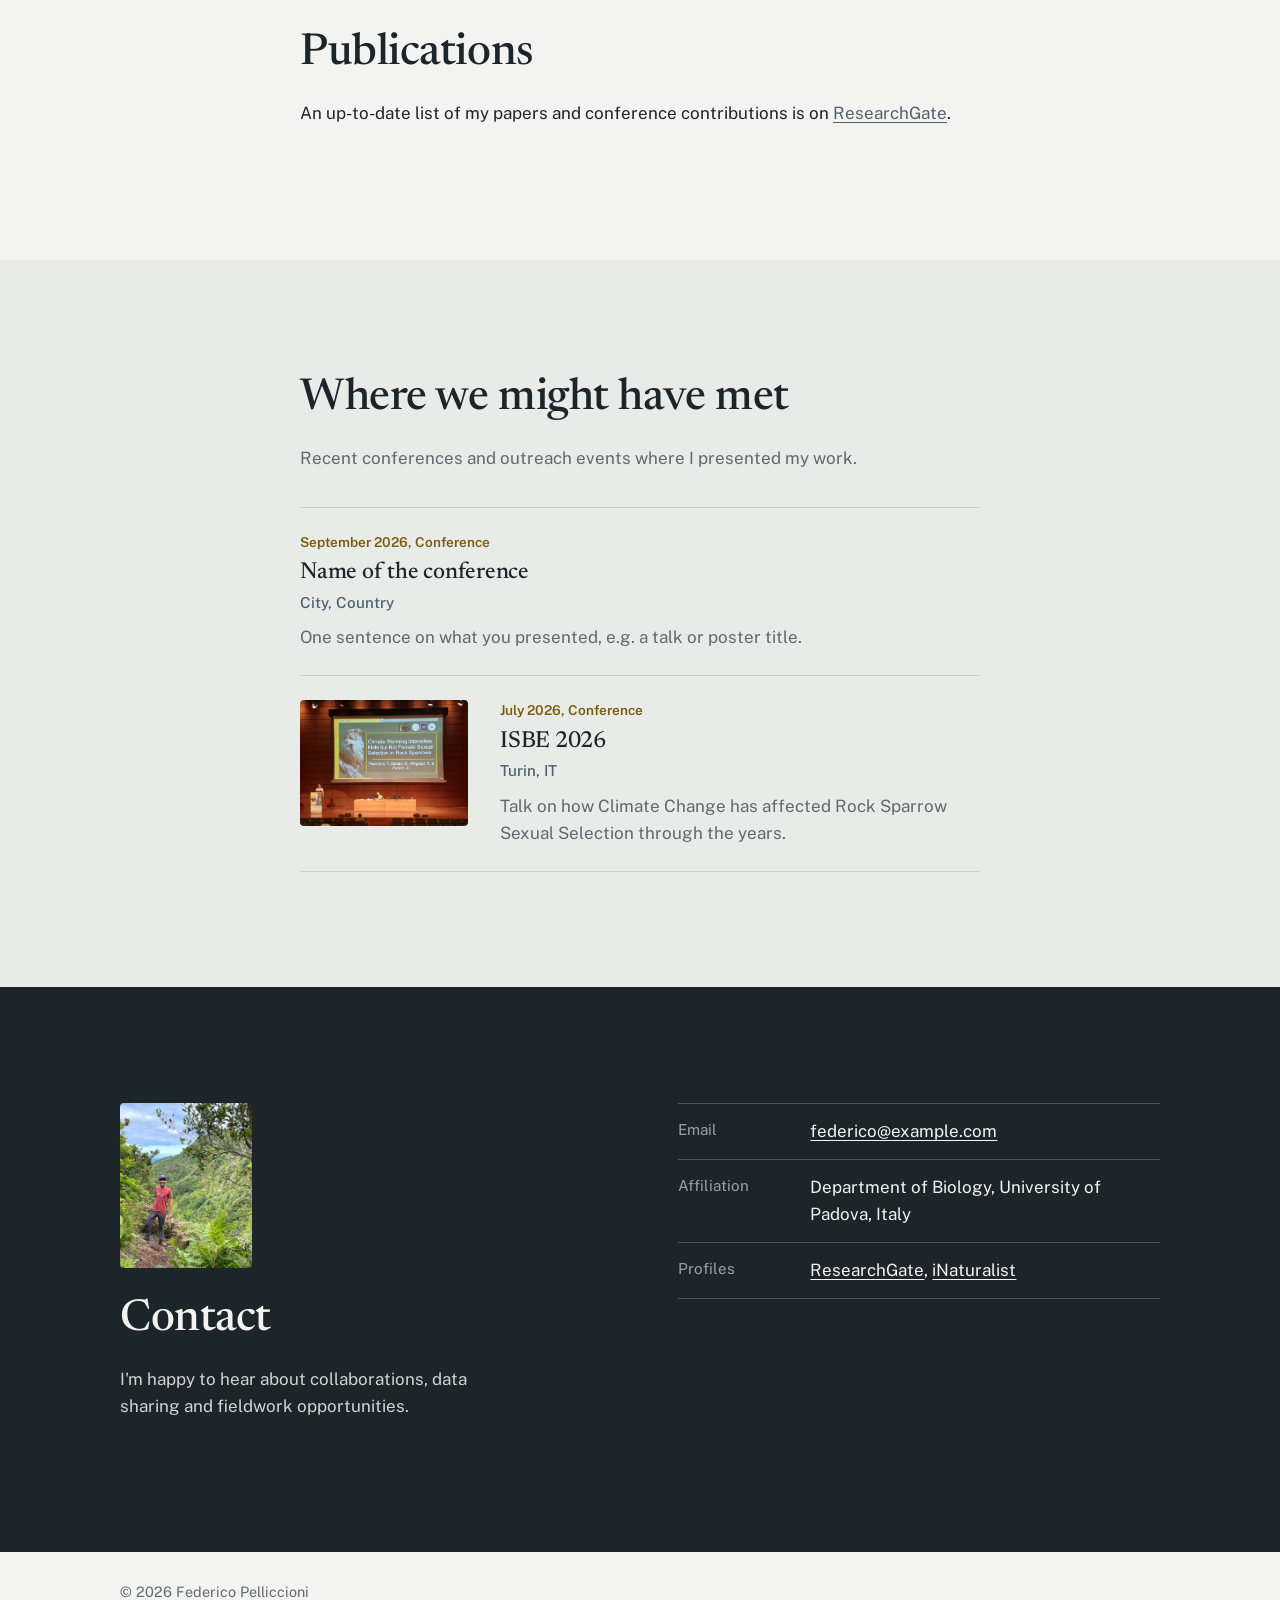
==== commit 1b42eb09: "Update index.html" ====
--- a/index.html
+++ b/index.html
@@ -242,7 +242,7 @@
             </article>
 
             <article class="extra">
-              <img src="assets/kestrel-extra-2.jpg" alt="Describe the image here" loading="lazy">
+              <img src="assets/kestrel-extra-2.jpeg" alt="Describe the image here" loading="lazy">
               <div class="extra-body">
                 <p class="extra-status">In preparation</p>
                 <h4>Temperature driven plasticity in parental care</h4>
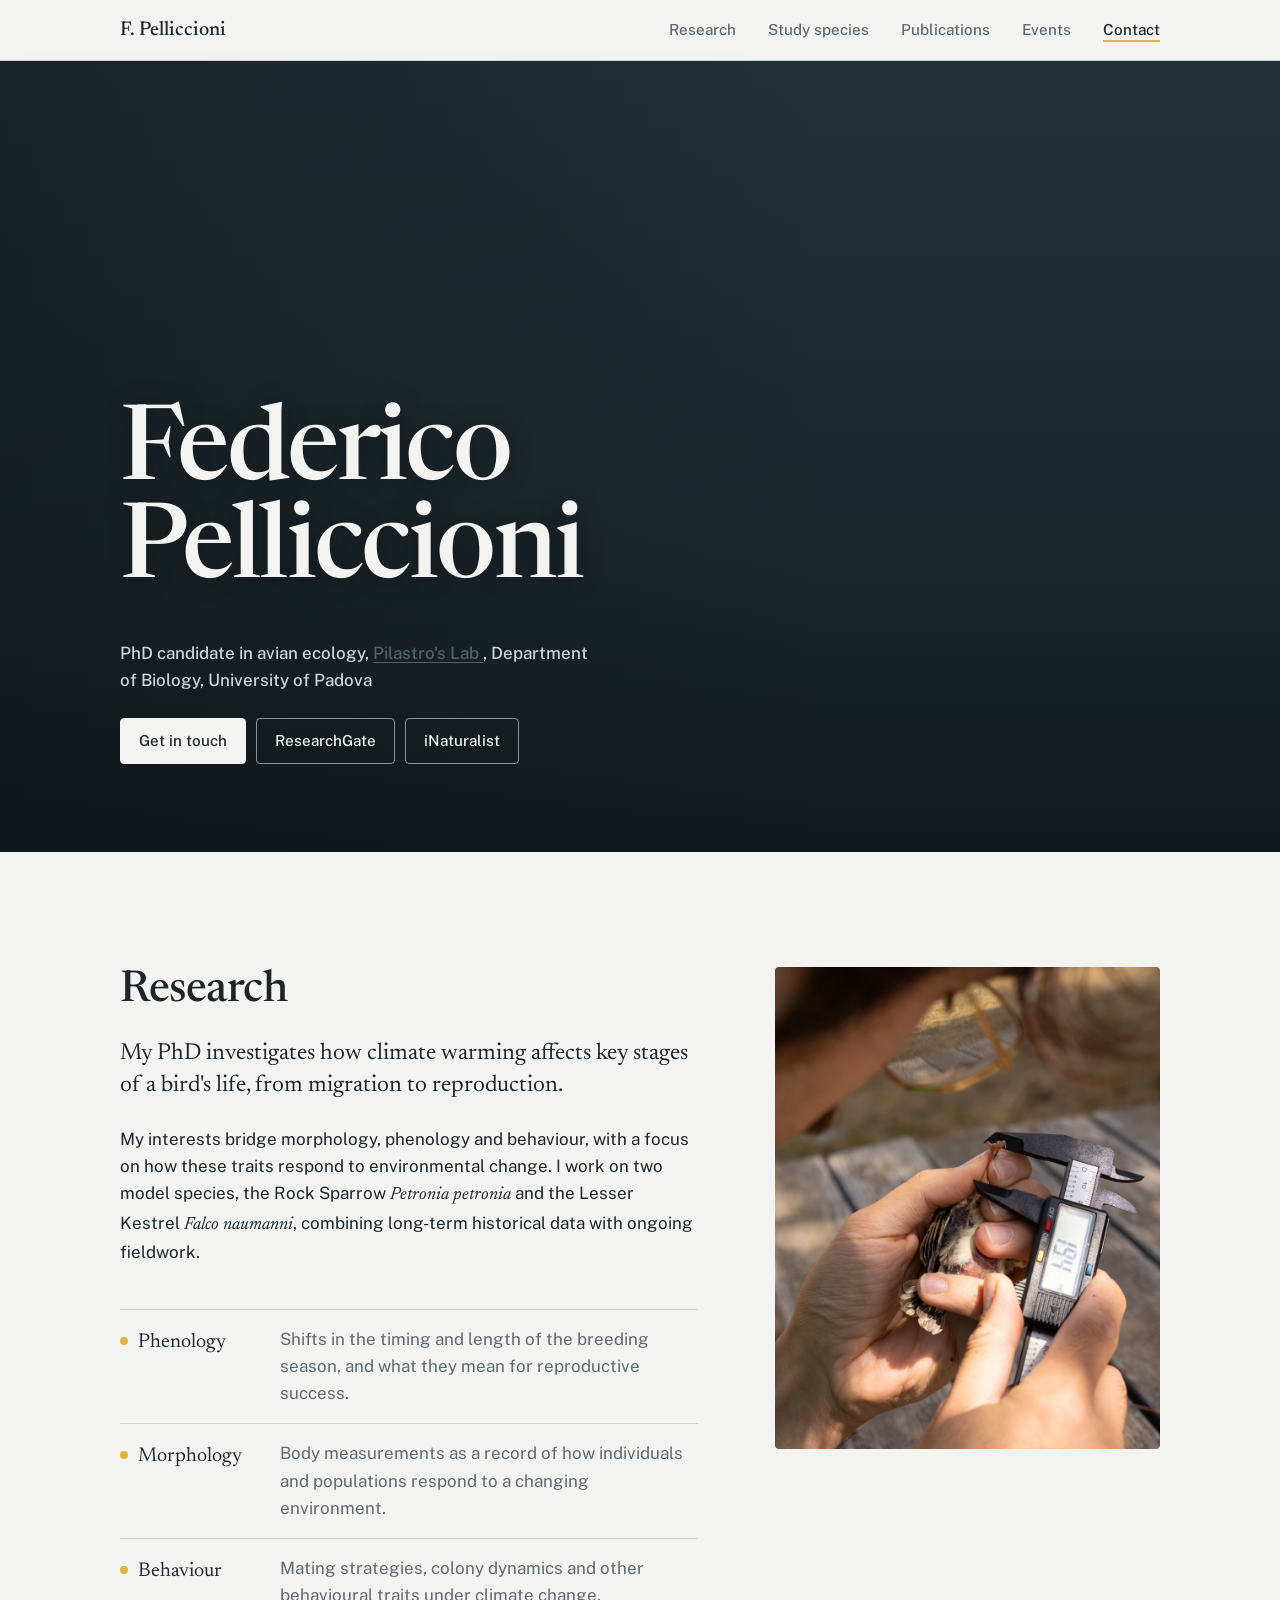
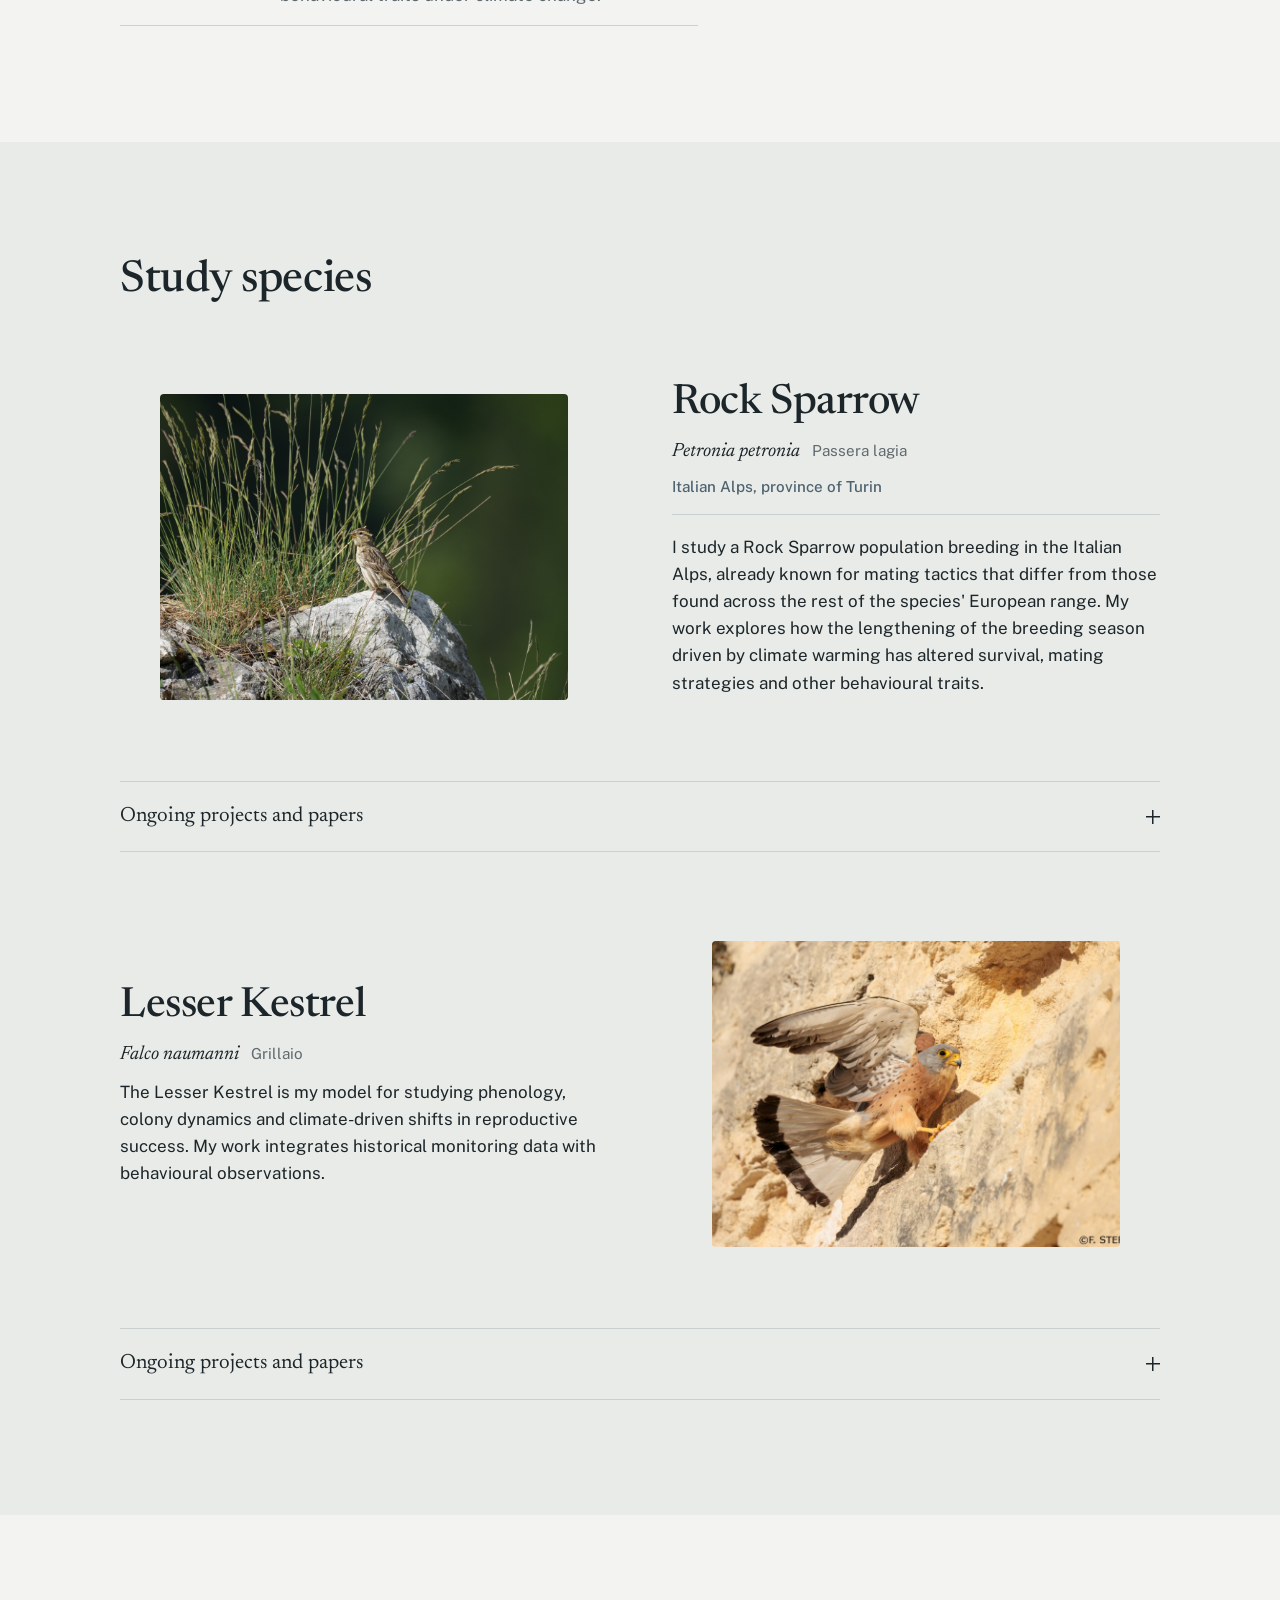
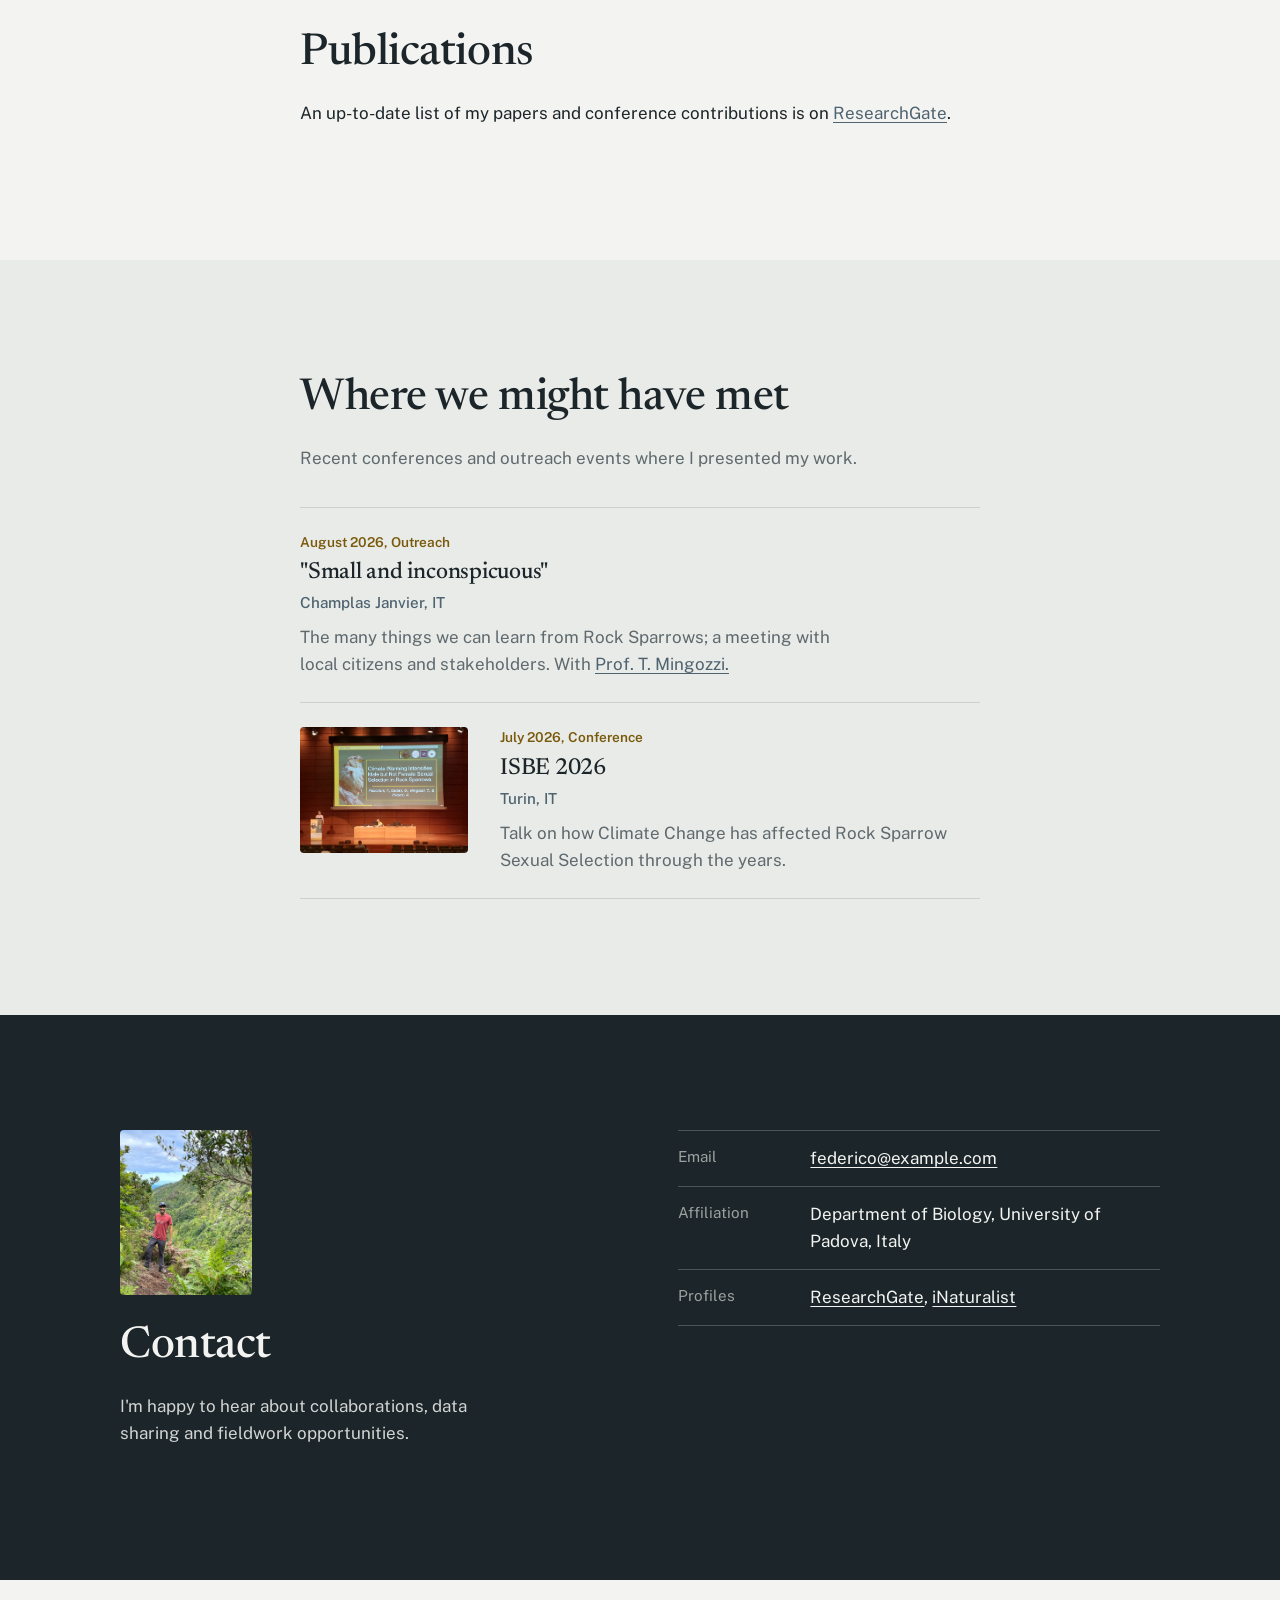
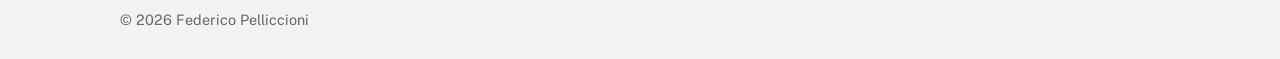
==== commit 377e53da: "Update index.html" ====
--- a/index.html
+++ b/index.html
@@ -295,10 +295,12 @@
         <li class="event">
           <img src="assets/event-1.jpg" alt="Describe the photo here" loading="lazy" width="320" height="240">
           <div class="event-body">
-            <p class="event-meta"><time datetime="2026-09-15">September 2026</time>, Conference</p>
-            <h3>Name of the conference</h3>
-            <p class="event-place">City, Country</p>
-            <p>One sentence on what you presented, e.g. a talk or poster title.</p>
+            <p class="event-meta"><time datetime="2026-09-15">August 2026</time>, Outreach</p>
+            <h3>"Small and inconspicuous"</h3>
+            <p class="event-place">Champlas Janvier, IT</p>
+            <p>The many things we can learn from Rock Sparrows; a meeting with local citizens and stakeholders. With <a href="https://scholar.google.com/citations?user=PPd3F6AAAAAJ&hl=it&oi=ao"
+   target="_blank"
+   rel="noopener noreferrer">Prof. T. Mingozzi.</a>
           </div>
         </li>
 
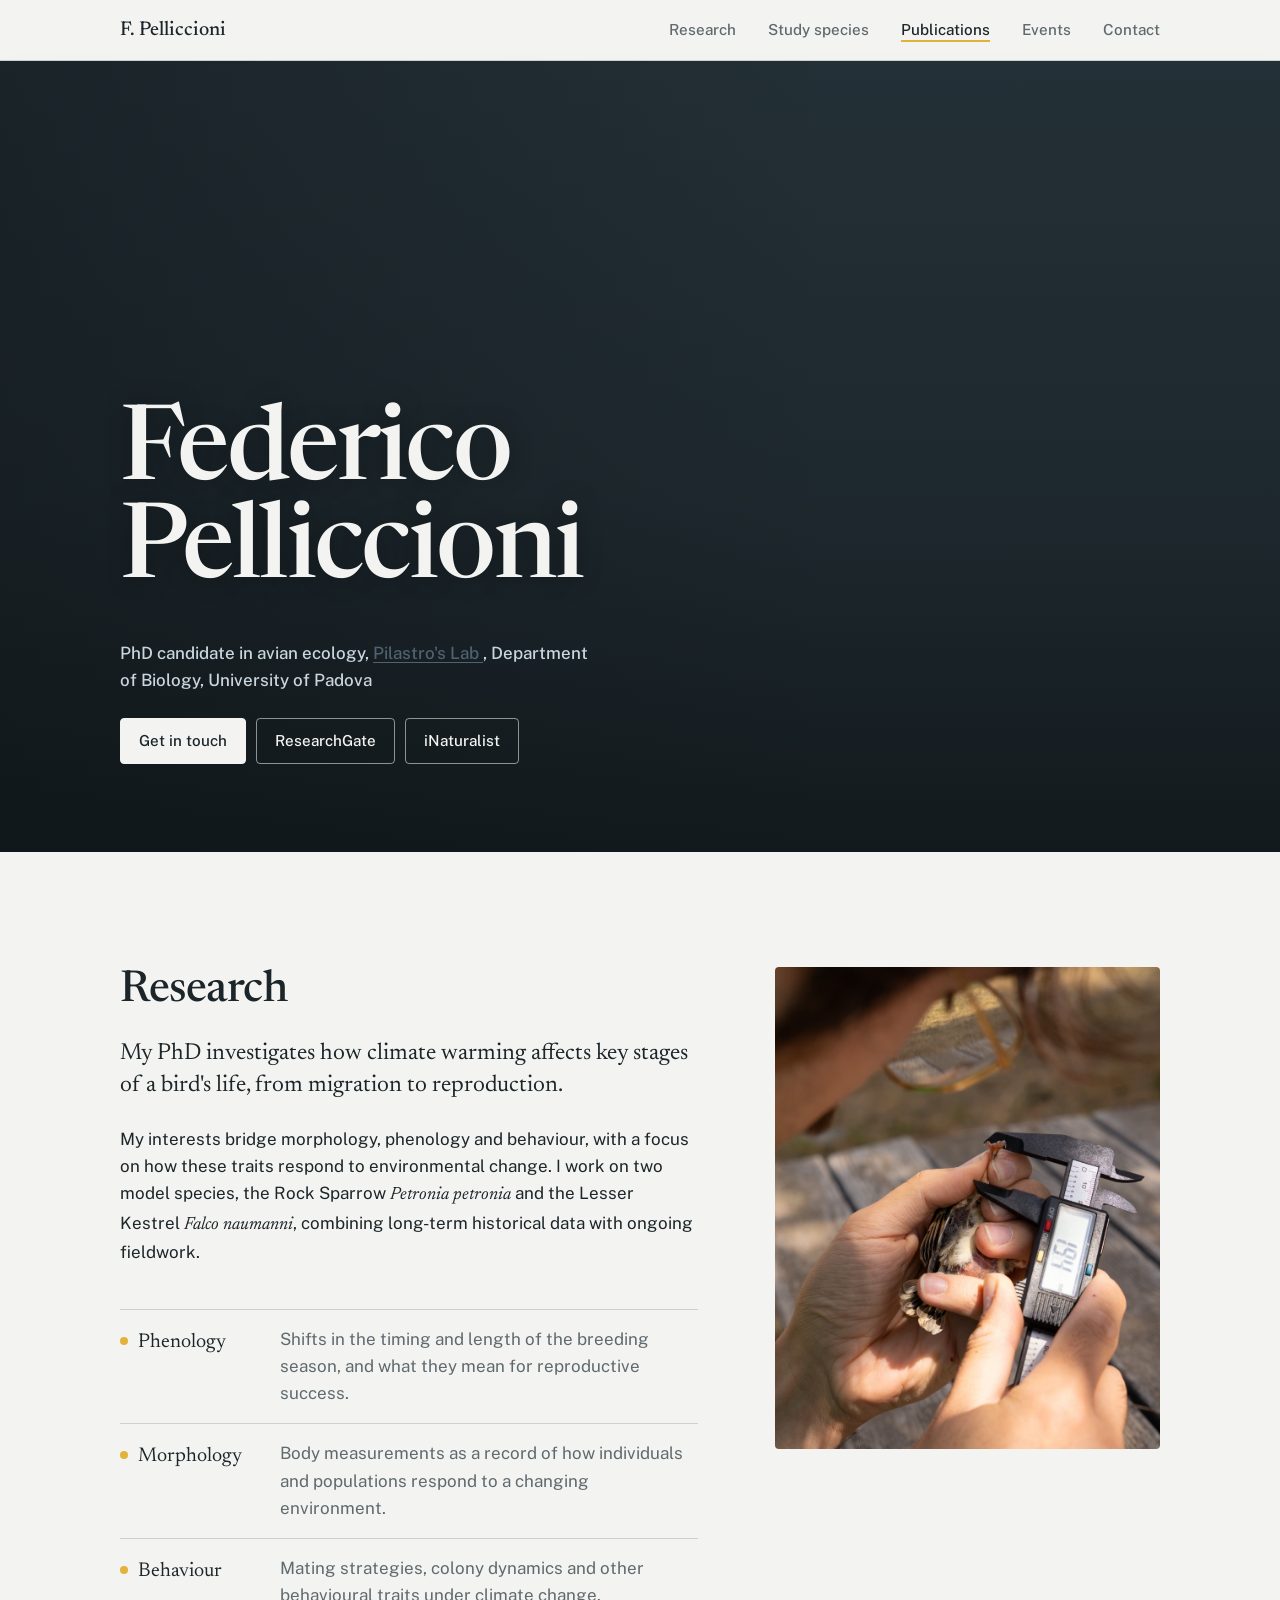
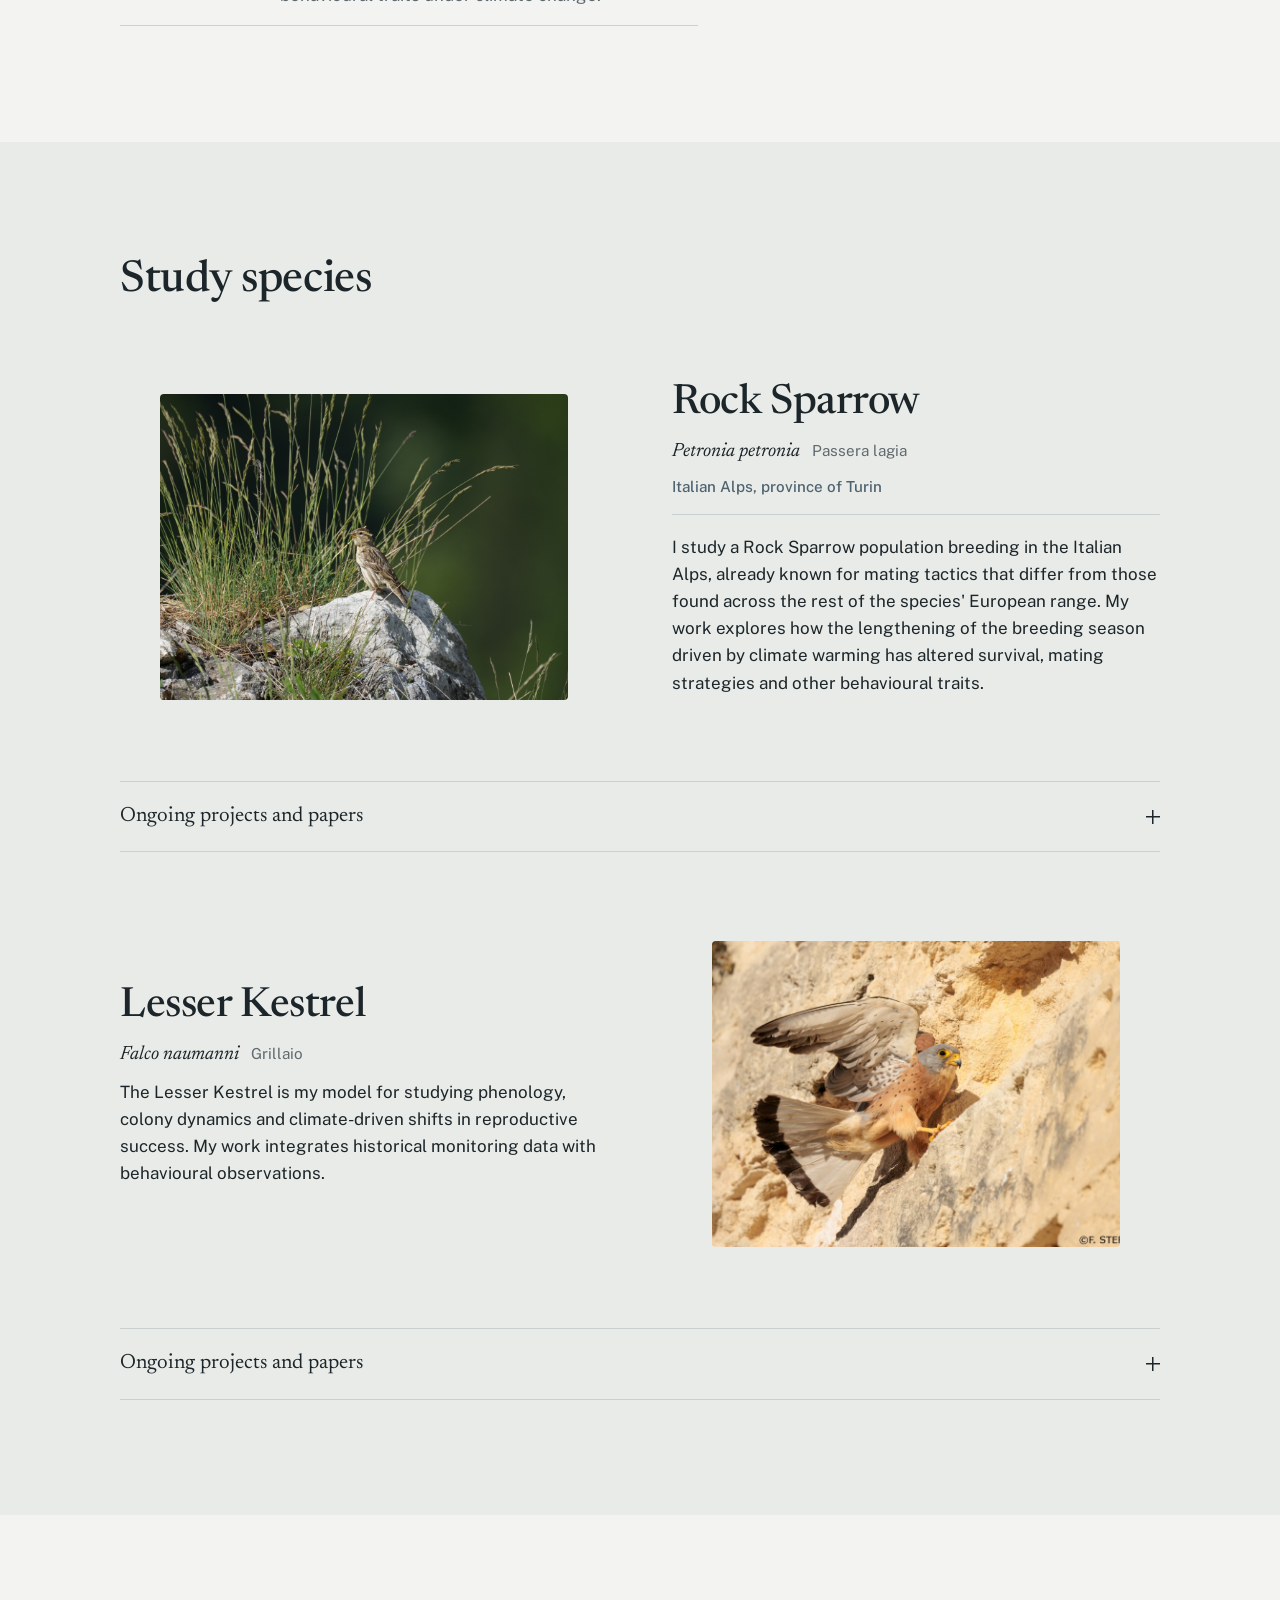
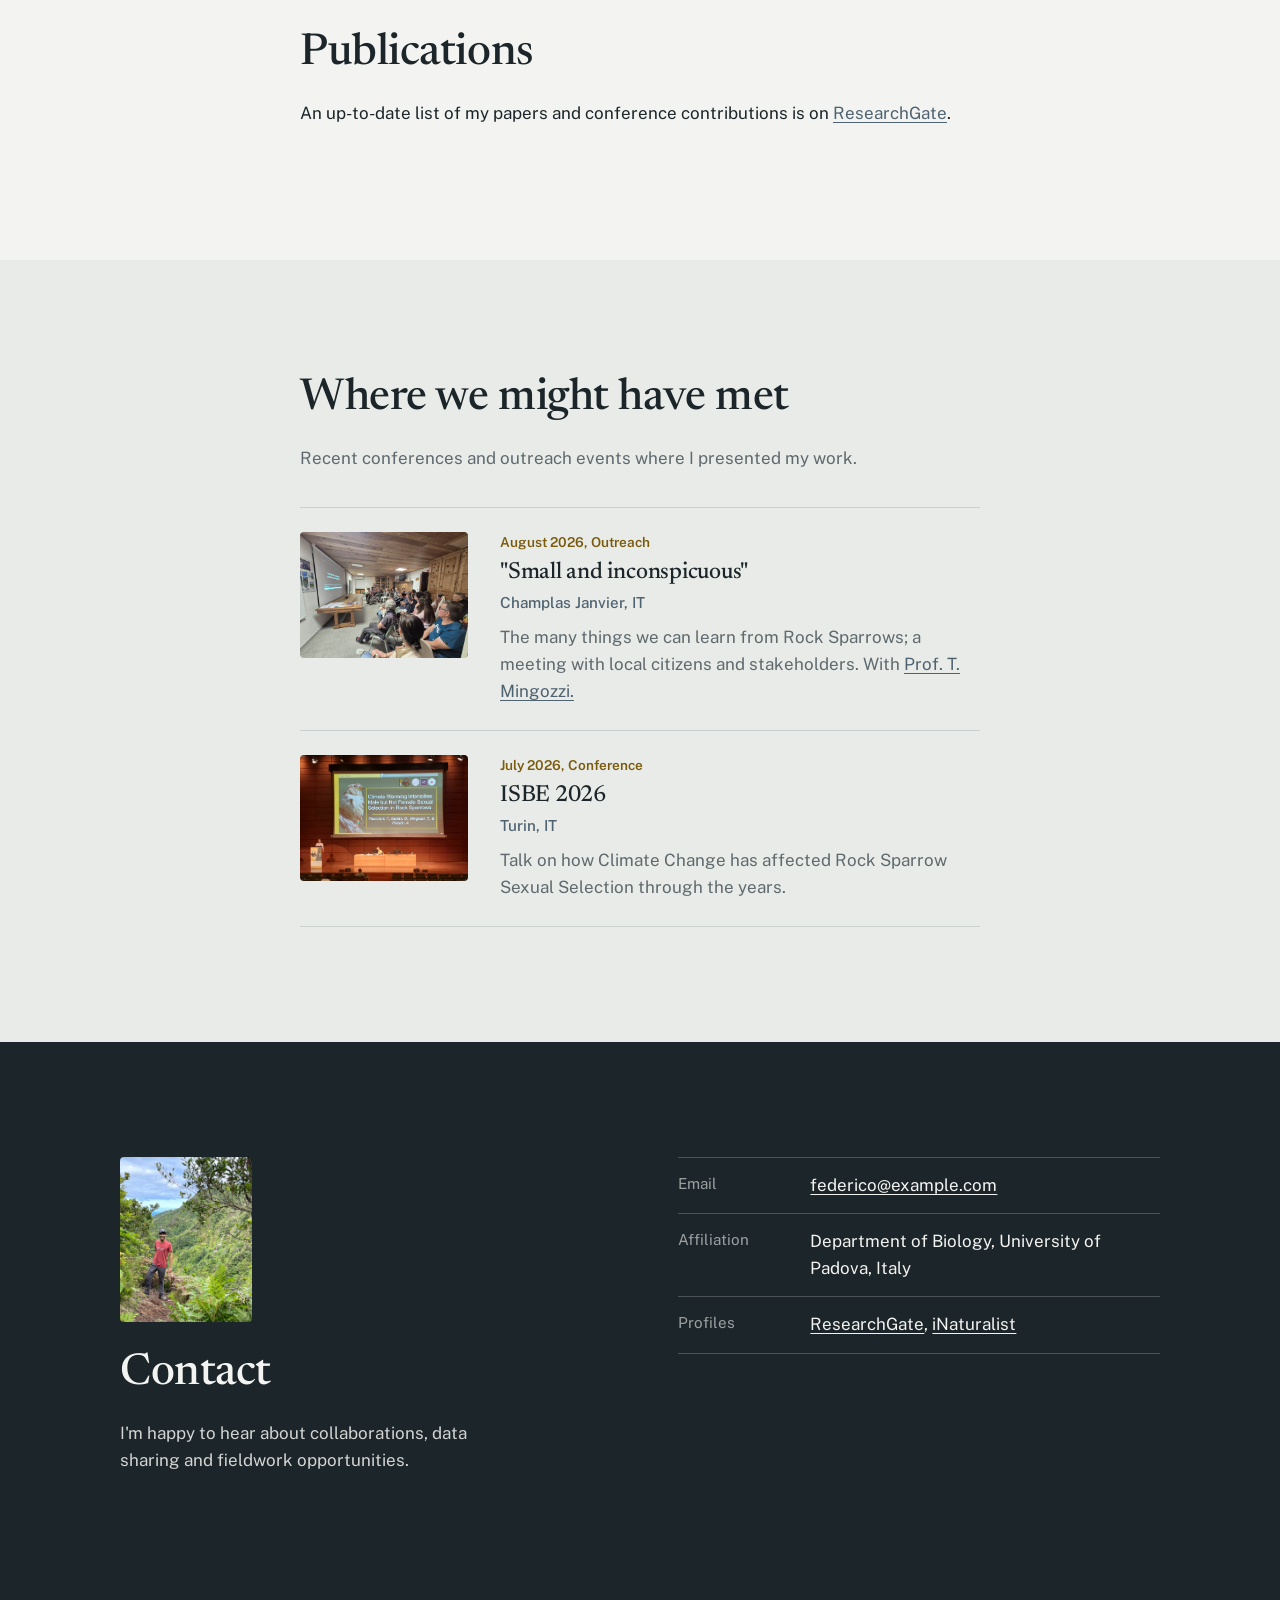
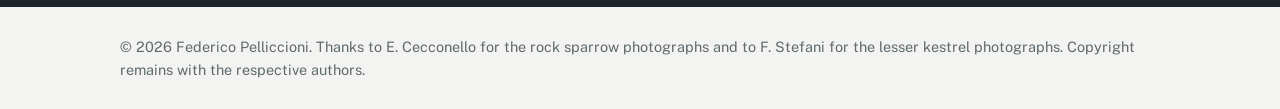
==== commit 4a12aca4: "Update index.html" ====
--- a/index.html
+++ b/index.html
@@ -353,7 +353,7 @@
 
 <footer class="site-footer">
   <div class="wrap">
-    <p>© <span id="year">2026</span> Federico Pelliccioni</p>
+    <p>© <span id="year">2026</span> Federico Pelliccioni. Thanks to E. Cecconello for the rock sparrow photographs and to F. Stefani for the lesser kestrel photographs. Copyright remains with the respective authors.</p>
   </div>
 </footer>
 
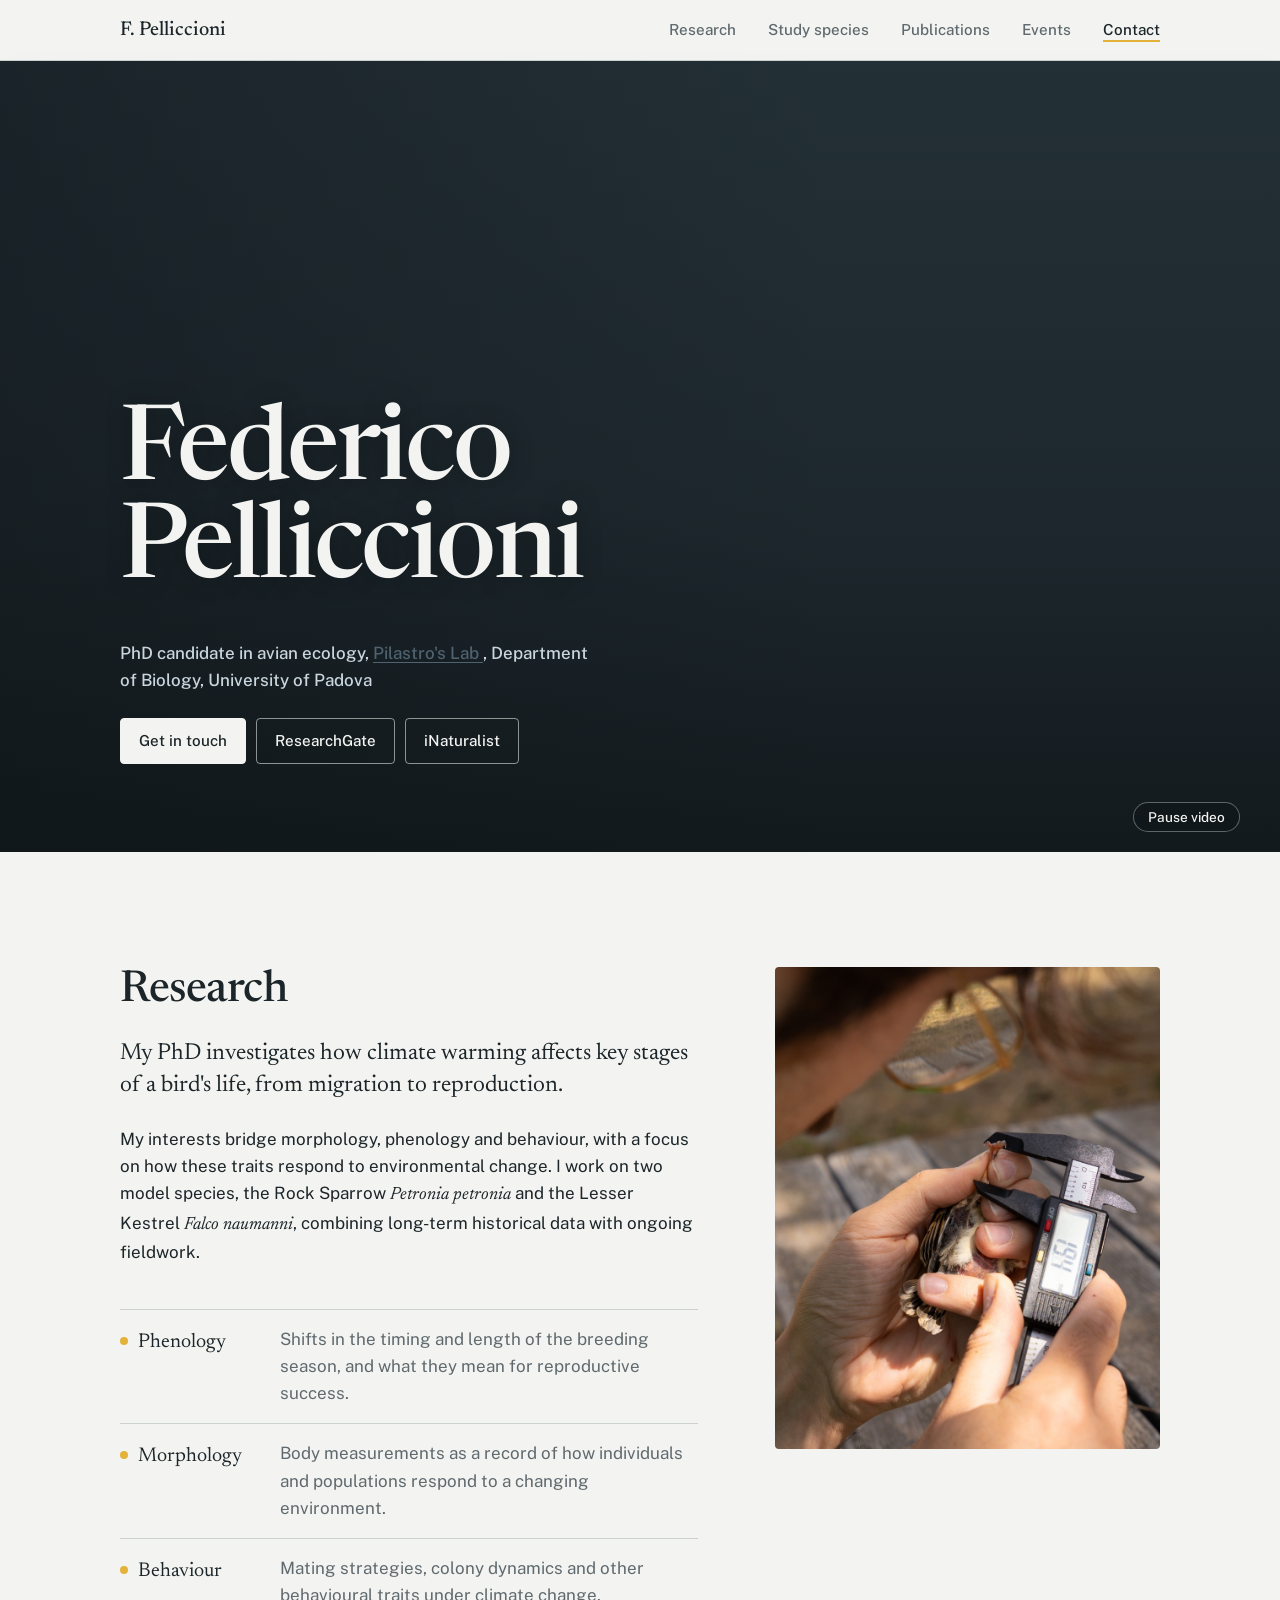
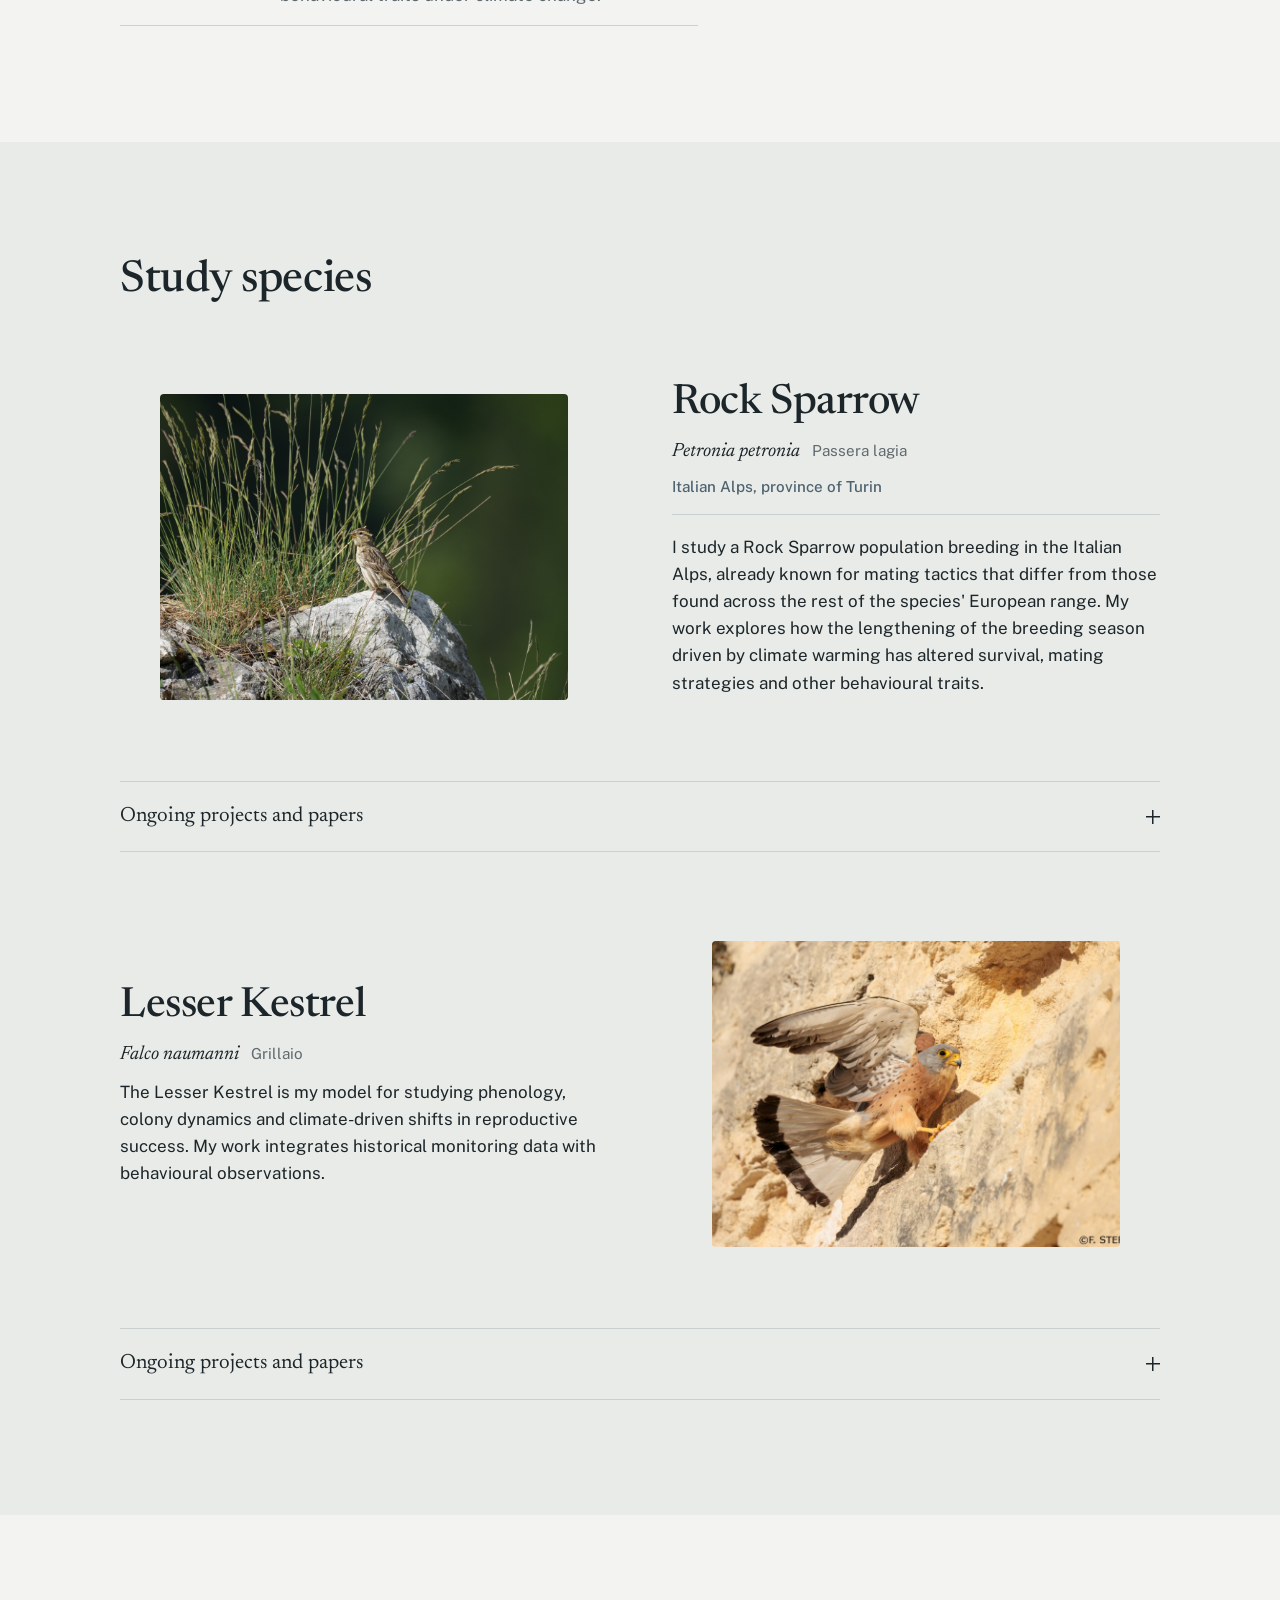
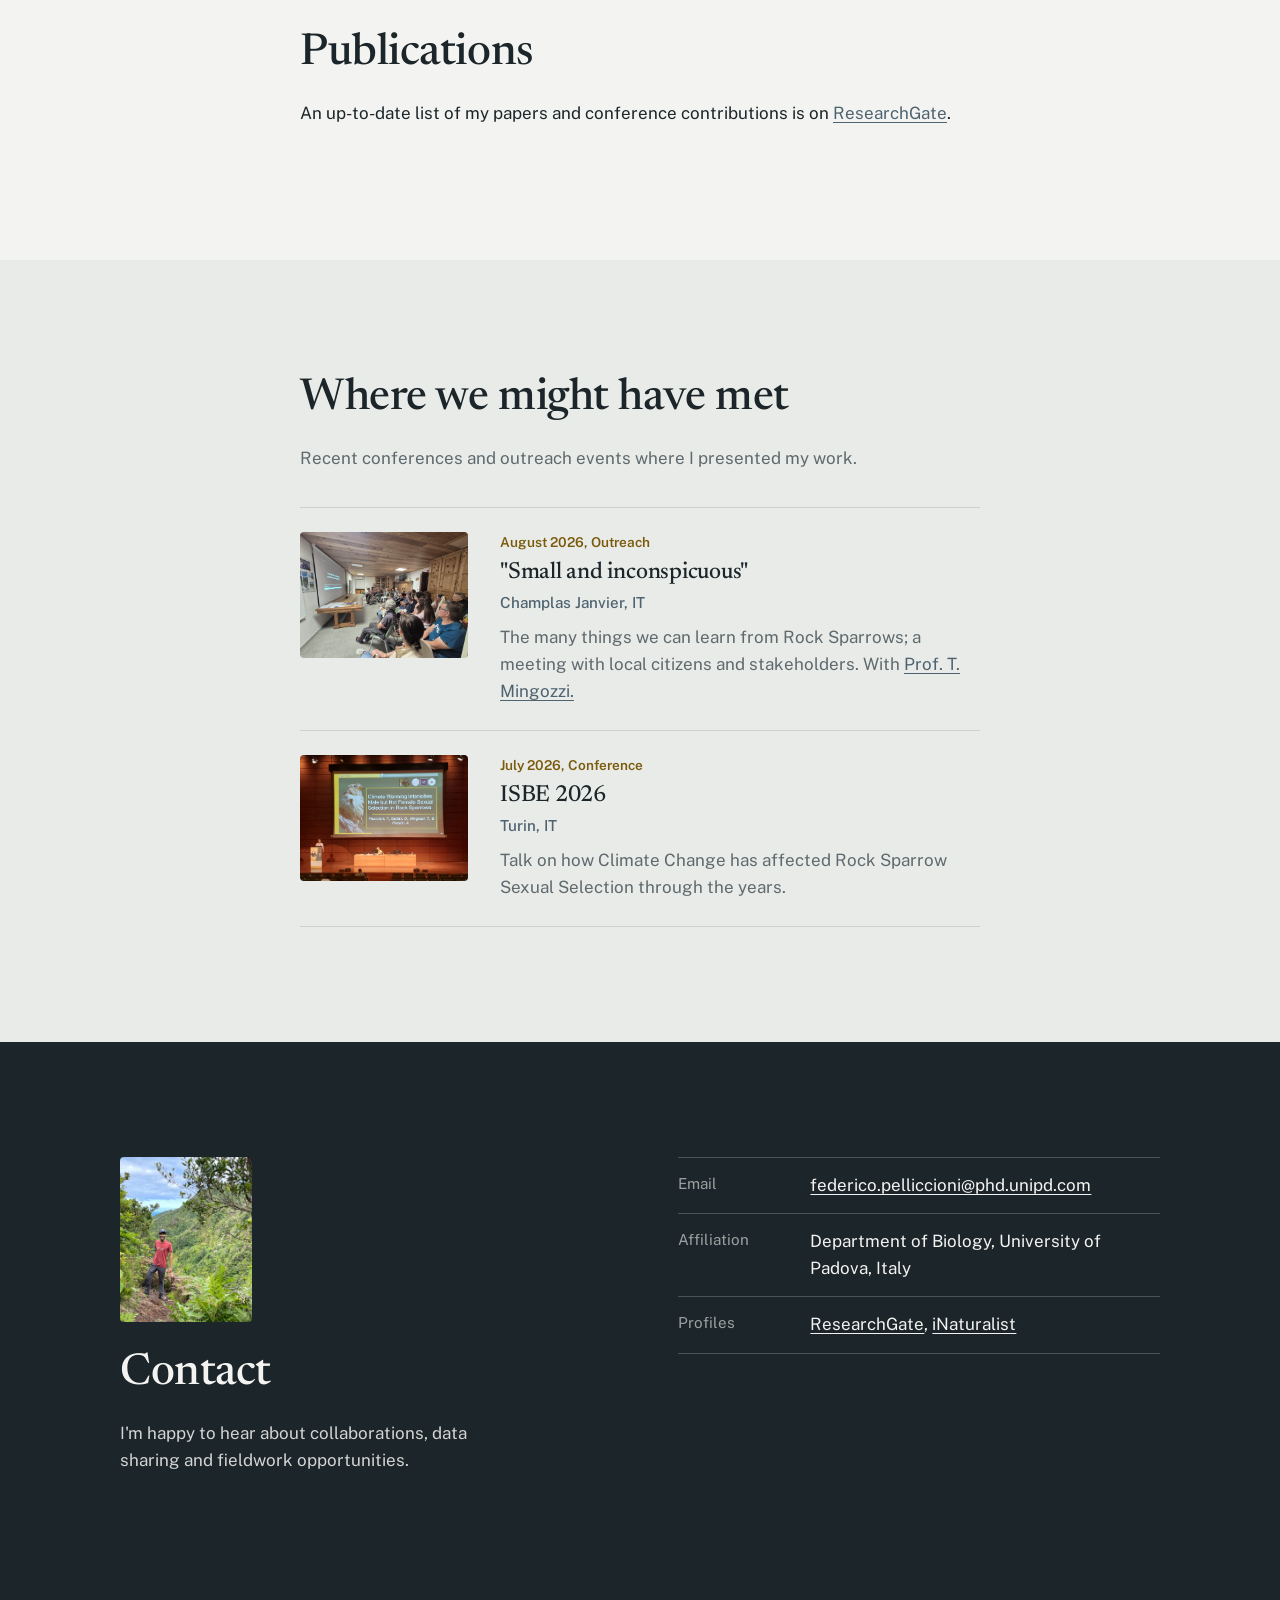
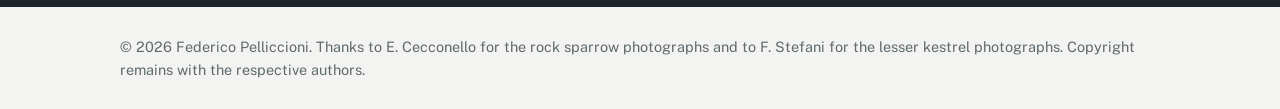
==== commit f5b7c907: "Update index.html" ====
--- a/index.html
+++ b/index.html
@@ -332,7 +332,7 @@
         <li>
           <span class="contact-label">Email</span>
           <!-- TODO: replace with your real address -->
-          <a href="mailto:federico@example.com">federico@example.com</a>
+          <a href="mailto:federico.pelliccioni@phd.unipd.com">federico.pelliccioni@phd.unipd.com</a>
         </li>
         <li>
           <span class="contact-label">Affiliation</span>
